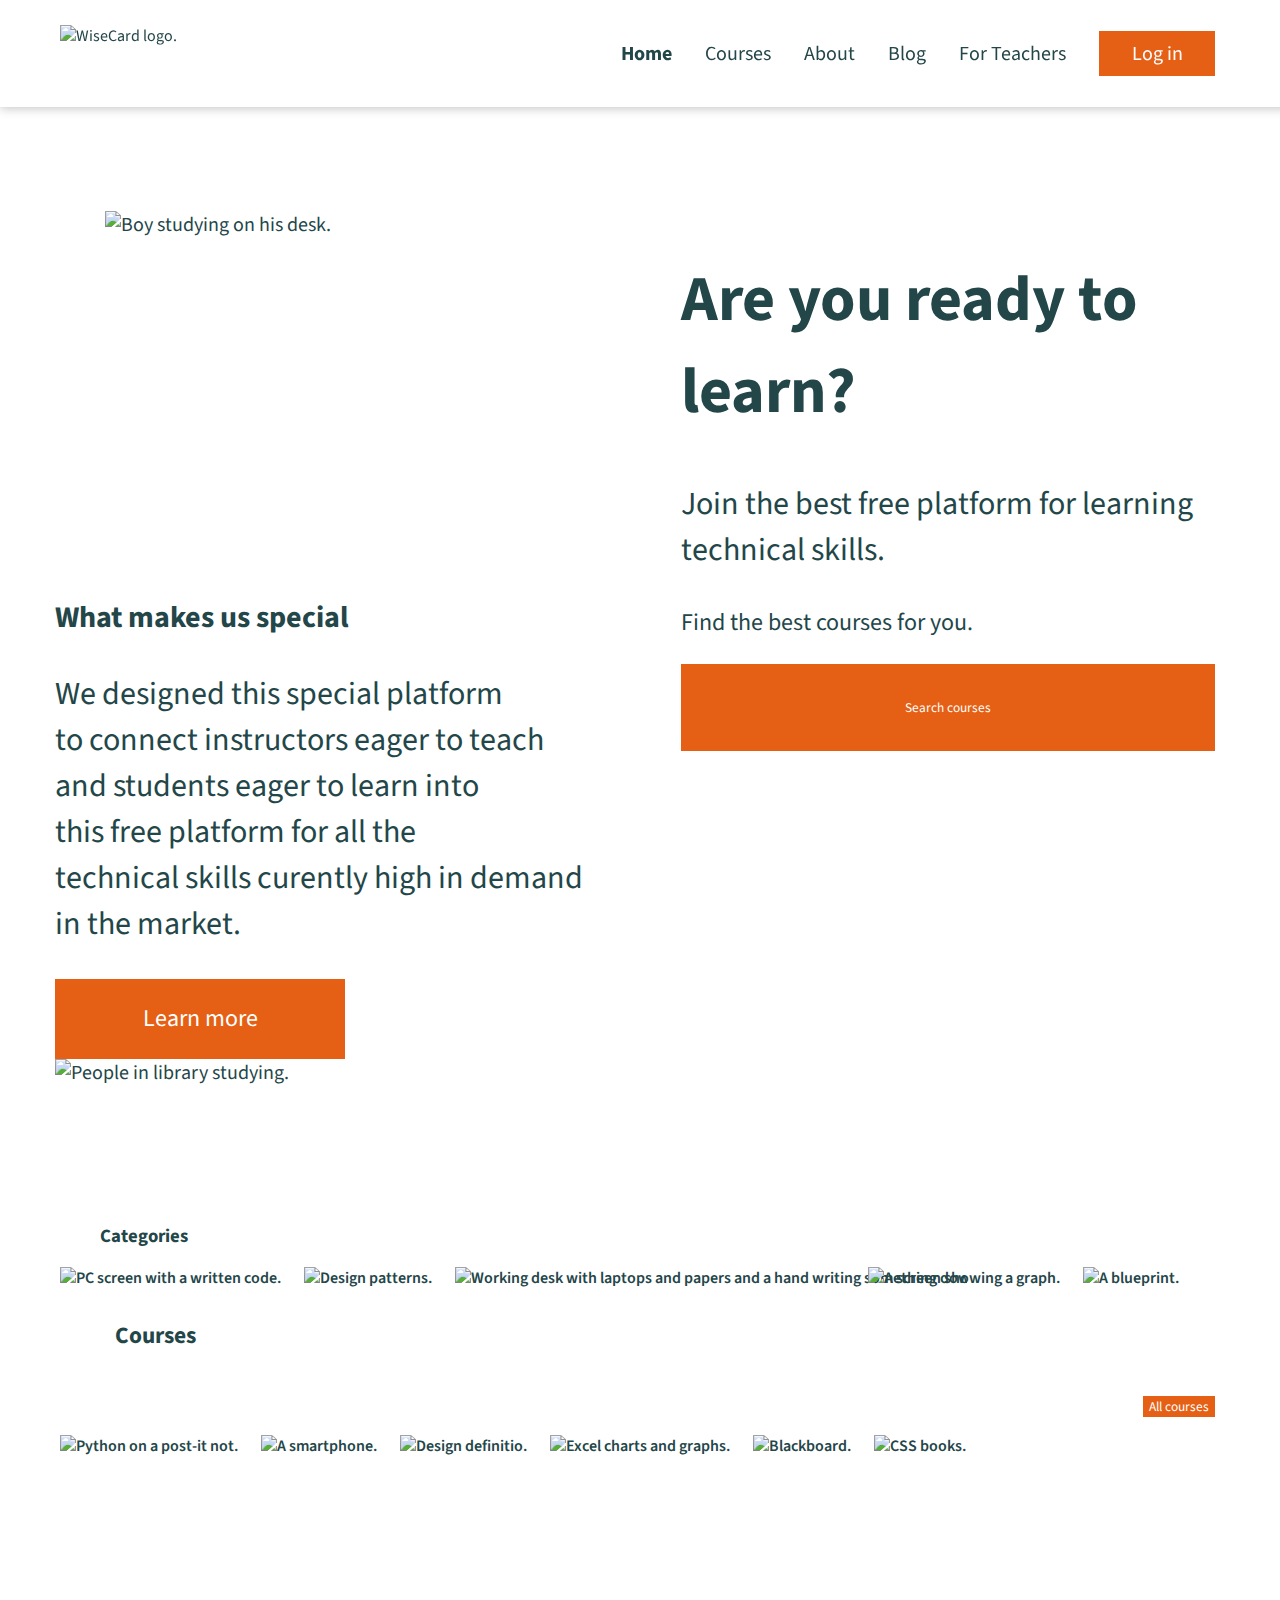
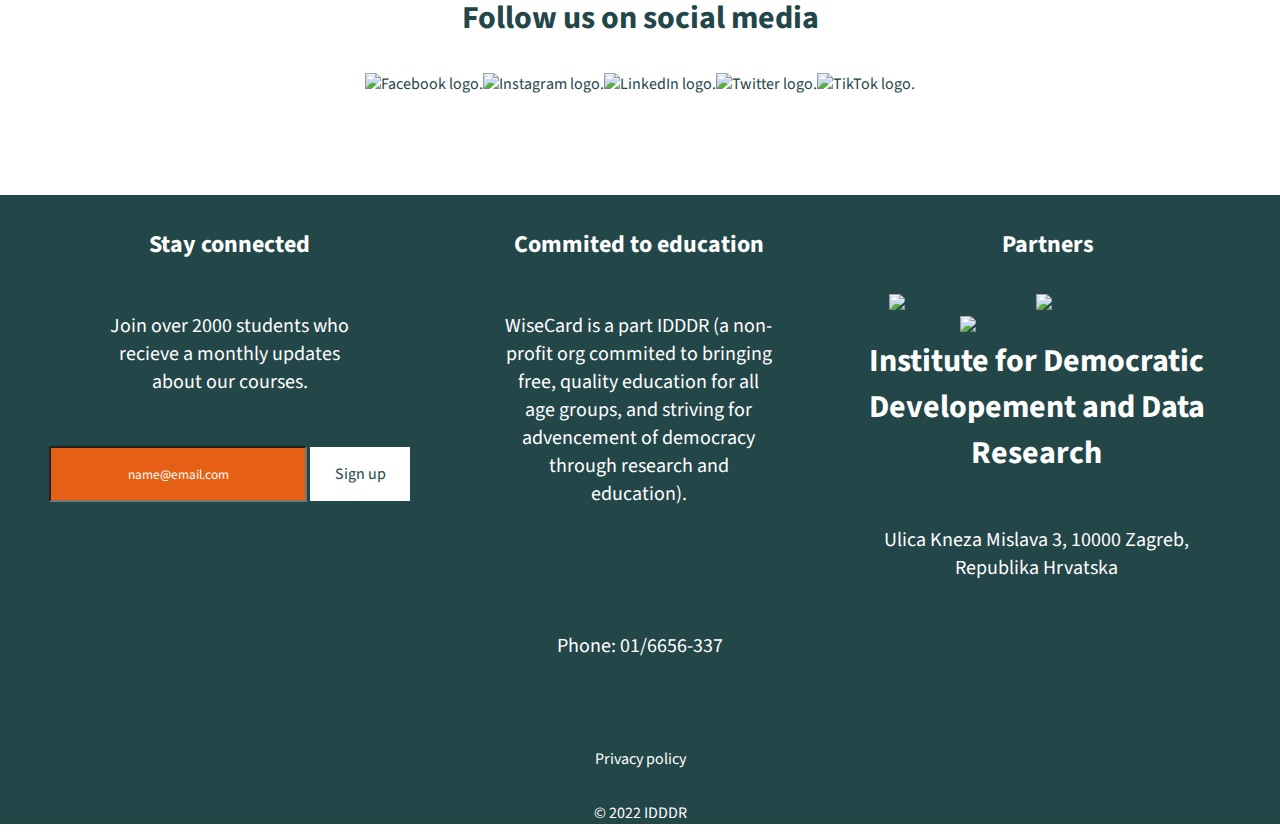
==== index.html @ 4d133b6e "Add files via upload" ====
<!DOCTYPE html>
<html>
<head>
    <title>WiseCard - Are you ready to learn?</title>
    <link rel='stylesheet' href='./style.css'>
    <link rel="preconnect" href="https://fonts.googleapis.com">
    <link rel="preconnect" href="https://fonts.gstatic.com" crossorigin>
    <link href="https://fonts.googleapis.com/css2?family=Source+Sans+3&display=swap" rel="stylesheet">
</head>
</html>

<body>

    <header>
        <img src='./Assets/Logo.png' alt='WiseCard logo.' class='header'>
        <ul class='header'>
            <li class='active'>Home</li>
            <li>Courses</li>
            <li>About</li>
            <li>Blog</li>
            <li>For Teachers</li>
            <li><button type="button" class='login'>Log in</button></li>
        </ul>
    </header>
    <div class='title'>
        <ul class='div'>
            <li class='div'>
                <img src='./Assets/index_top_left.png' alt='Boy studying on his desk.'>

            </li>
            <li class='div' id='txt'>
                <h1>Are you ready to </br> learn?</h1>
                <p>Join the best free platform for learning </br> technical skills.</p>
                <p class='sub'>Find the best courses for you.</p>
                <input type='text' placeholder='Search courses' class='search'>
            </li>
        </ul>
    </div>
    <div class='title2'>
        <ul>
            <li>
                <h2>What makes us special</h2>
                <p>We designed this special platform </br> to connect instructors eager to teach </br> and students eager to learn into </br> this free platform for all the </br> technical skills curently high in demand </br> in the market.</p>
                <button type="button" class='learn'>Learn more</button>
            </li>
            <li>
                <img src='./Assets/index_middle_right.png' alt='People in library studying.'>
            </li>
        </ul>
    </div>
    <div ='category'>
        <h3>Categories</h3>
    </div>
    <div class='main'>
        <div class='carousel'>
            <img src='./Assets/categories_1_programing.png' alt='PC screen with a written code.' style="width:100%;">
            <div class='centered'>Programing</div>
        </div>
        <div class='carousel'>
            <img src='./Assets/categories_2_design.png' alt='Design patterns.' style="width:100%;">
            <div class='centered'>Design</div>
        </div>
        <div class='carousel'>
            <img src='./Assets/categories_3_business.png' alt='Working desk with laptops and papers and a hand writing something down.' style="width:100%;">
            <div class='centered'>Business</div>
        </div>
        <div class='carousel'>
            <img src='./Assets/categories_4_AS.png' alt='A screen showing a graph.' style="width:100%;">
            <div class='centered'>Analytics & Statistics</div>
        </div>
        <div class='carousel'>
            <img src='./Assets/categories_5_CAD.png' alt='A blueprint.' style="width:100%;">
            <div class='centered'>CAD & Technical Drawing</div>
        </div>
    </div>
    <div class='courses'
        <ul class='course'>
            <li>
                <h3 class='more'>Courses</h3>
            </li>
        </ul>
        <ul class='Cbutton'>
            <li>
                <button type="button" class='all'>All courses</button>
            </li>
        </ul>
    </div>
    <div class='main'>
        <div class='carousel'>
            <img src='./Assets/courses_1_Python_intro.png' alt='Python on a post-it not.' style="width:100%;">
            <div class='centered'>Python intro course </br>Instructor: John Doe  |  Enroled students: 45</div>
        </div>
        <div class='carousel'>
            <img src='./Assets/courses_2_frontend.png' alt='A smartphone.' style="width:100%;">
            <div class='centered'>Front-end basics </br>Instructor: Jenna Dow  |  Enroled students: 32</div>
        </div>
        <div class='carousel'>
            <img src='./Assets/courses_3_basicdesign.png' alt='Design definitio.' style="width:100%;">
            <div class='centered'>Basic design principles</br>Instructor: Jamie Daw  |  Enroled students: 35</div>
        </div>
        <div class='carousel'>
            <img src='./Assets/courses_4_excel.png' alt='Excel charts and graphs.' style="width:100%;">
            <div class='centered'>Excel Power course</br>Instructor: Jamie Dorie  |  Enroled students: 10</div>
        </div>
        <div class='carousel'>
            <img src='./Assets/courses_5_stat101.png' alt='Blackboard.' style="width:100%;">
            <div class='centered'>Intro into statistics</br>Instructor: Jinna Dowie  |  Enroled students: 40</div>
        </div>
        <div class='carousel'>
            <img src='./Assets/courses_6_CSS_Animation.png' alt='CSS books.' style="width:100%;">
            <div class='centered'>CSS Animation</br>Instructor: Julia Dame  |  Enroled students: 5</div>
        </div>
    </div>
    <div class='socialB'>
        <div class='social'>
            <p id='bold'>Follow us on social media</p>
        </div>
        <div class='social'>
            <img src='./Assets/Facebook.png' alt='Facebook logo.'>
            <img src='./Assets/Instagram.png' alt='Instagram logo.'>
            <img src='./Assets/LinkedIn.png' alt='LinkedIn logo.'>
            <img src='./Assets/Twitter.png' alt='Twitter logo.'>
            <img src='./Assets/TikTok.png' alt='TikTok logo.'>
        </div>
    </div>
    <div class='footerclean'>
        <footer>
            <div class='footer'>
                <div class='constrain'>
                    <h4>Stay connected</h4>
                    <p class='footer2'>Join over 2000 students who recieve a monthly updates about our courses.</p>
                    <input type='text' placeholder='name@email.com' class='cataloginput'>
                    <button type="button" class='catalogbutton'>Sign up</button>
                </div>
                <div class='constrain'>
                    <h4>Commited to education</h4>
                    <p class='footer2'>WiseCard is a part IDDDR (a non-profit org commited to bringing free, quality education for all age groups, and striving for advencement of democracy through research and education).</p>
                </div>
                <div class='constrain'>
                    <h4>Partners</h4>
                    <img src='./Assets/partner_1.png' alt='A star shaped logo.'>
                    <img src='./Assets/partner_2.png' alt='A triangle shaped logo.'>
                    <img src='./Assets/partner_3.png' alt='A hexagon shaped logo.'>
                </div>
            </div></br>
            <div class='adress'>
                <p class='footer2' id='bold'>Institute for Democratic Developement and Data Research</p>
                <p class='footer2'>Ulica Kneza Mislava 3, 10000 Zagreb, Republika Hrvatska</p>
                <p class='footer2'>Phone: 01/6656-337</p>
            </div></br>
            <div class='faq'>
                <p class='footer3'>Privacy policy<p>
                <p class='footer3'>© 2022 IDDDR</p>
            </div>
        </footer>
    </div>
</body>
---- style.css ----
*{
    list-style: none;
    font-family: 'Source Sans 3', sans-serif;
    color: #234649;
}

body {
    background-color: #FFF;
    margin: 0 auto;
}

header {
    background-color: #FFF;
    position: fixed;
    width: 100%;
    z-index: 10;
    padding: 15px 50px;
    box-shadow: 0px 1px 10px #00000040;
    display: grid;
    grid-auto-flow: column;
    justify-content: space-between;
}

ul .header {
    text-align: center;
    display: grid;
    grid-auto-flow: column;
    justify-content: right;
    justify-content: space-evenly;
}

li {
    color: #234649;
    font-size: 20px;
    font-weight: normal;
    display: inline-block;
    padding: 0px 15px;
}

.active {
    font-weight: bold;
}

header img {
    padding: 10px;
    display: grid;
    grid-auto-flow: column;
    justify-content: left;
}

.header {
    display: inline-block;
}

.login{
    width: 116px;
    height: 45px;
    margin-right: 100px;
    color: #FFF;
    background-color: #E55F14;
    border: 0px;
    font-size: 20px;
}

.title {
    padding: 195px 50px 300px;
}

ul .div {
    display: inline-block;
    vertical-align: top;
}

#txt {
    float: right;
}

h1 {
    font-size: 64px;
    font-weight: bold;
}

p {
    font-size: 32px;
}

.sub {
    font-size: 24px;
}

.search {
    width: 530px;
    height: 85px;
    color: #000;
    background-color: #E55F14;
    border: 0px;
    border-color: #E55F14;
    font-family: 'Source Sans 3';
    font-size: 36;
}

input:focus {
    border-color: #E55F14;
}

::placeholder {
  color: #FFF;
  font-family: 'Source Sans 3';
  font-size: 36;
  text-align: center;
}

.title2 {
    padding-bottom: 95px;
}

.title2 img {
    float: right;
}

.learn {
    width: 290px;
    height: 80px;
    color: #FFF;
    background-color: #E55F14;
    border: 0px;
    font-size: 24px;
}

h3 {
    font-size: 36;
    margin-left: 100px;
}

.carousel {
    max-width: 390px;
    display: inline-block;
    position: relative;
    text-align: center;
    color: #FFF;
    font-weight: 600;
    margin: 0px 10px;
}

.centered {
    position: absolute;
    top: 75%;
    text-align: center;
    color: #FFF;
    width: 100%;
}

.main {
    display: inline-block;
    white-space: nowrap;
    overflow: scroll;
    margin-left: 50px;
}

.course {
    display: inline-block;
}

.courses {
    display: inline;
}

.Cbutton {
    display: grid;
    grid-auto-flow: column;
    justify-content: right;
}

.all {
    width: 290;
    height: 80;
    background-color: #E55F14;
    color: #FFF;
    border: 0px;
    font-size: 24;
    margin-right: 50px;
}

.social {
    display: grid;
    grid-auto-flow: column;
    justify-content: center;
}

#bold {
    font-size: 32px;
    font-weight: bold;
}

.socialB {
    margin: 100px 0px;
}

footer {
    background-color: #234649;
}

h4 {
    color: #FFF;
    font-size: 24px;
}

.footer {
    margin: 50px 25px;

}

.constrain {
    width: 30%;
    float:left;
    margin: 0px 20px;
    text-align: center;
}

.footer2 {
    color: #FFF;
    font-size: 20px;
    margin: 50px;
}

.footer3 {
    color: #FFF;
    font-size: 16px;
}

.cataloginput {
    width: 250px;
    height: 50px;
    background-color: #E55F14;
}

.catalogbutton {
    width: 100px;
    height: 54px;
    background-color: #FFF;
    color: #234649;
    border: 0;
    font-family: 'Source Sans 3';
    font-size: 16px;
}

.adress {
    text-align: center;
}

.faq {
    text-align: center;
}
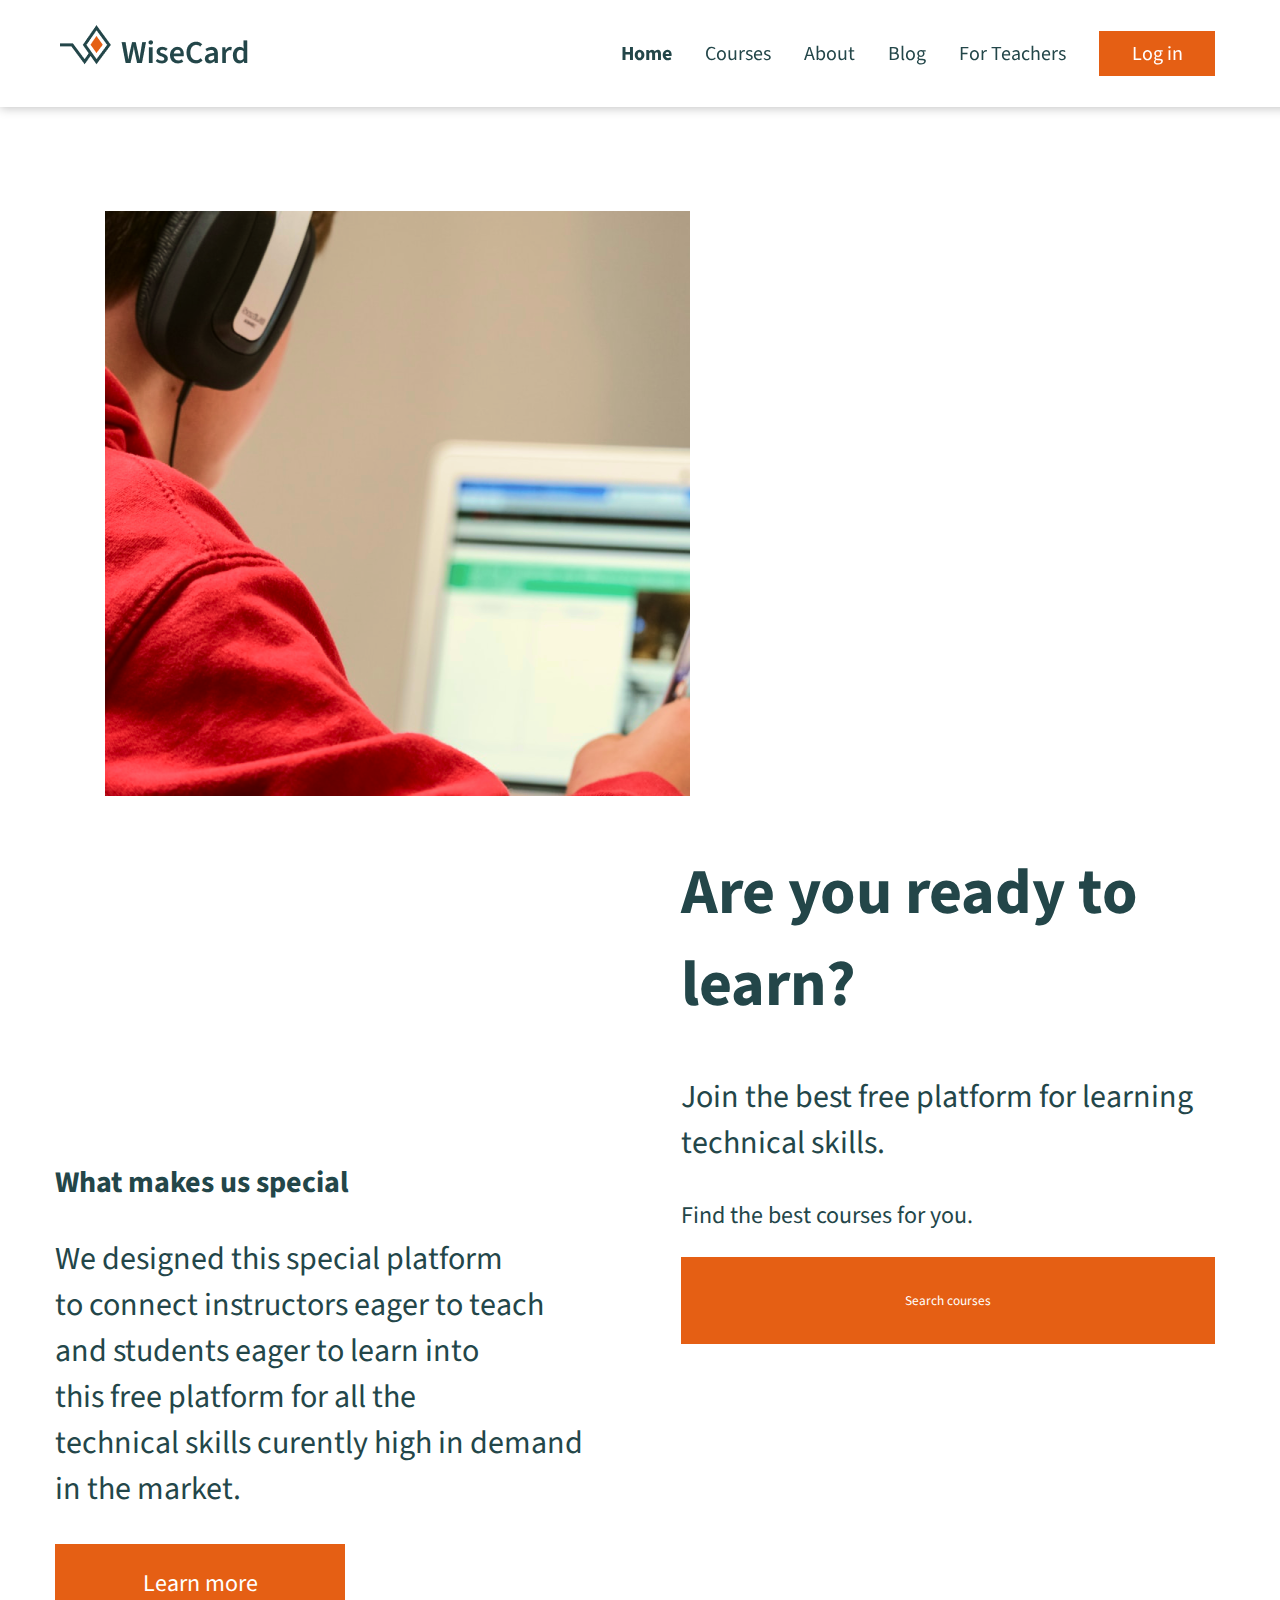
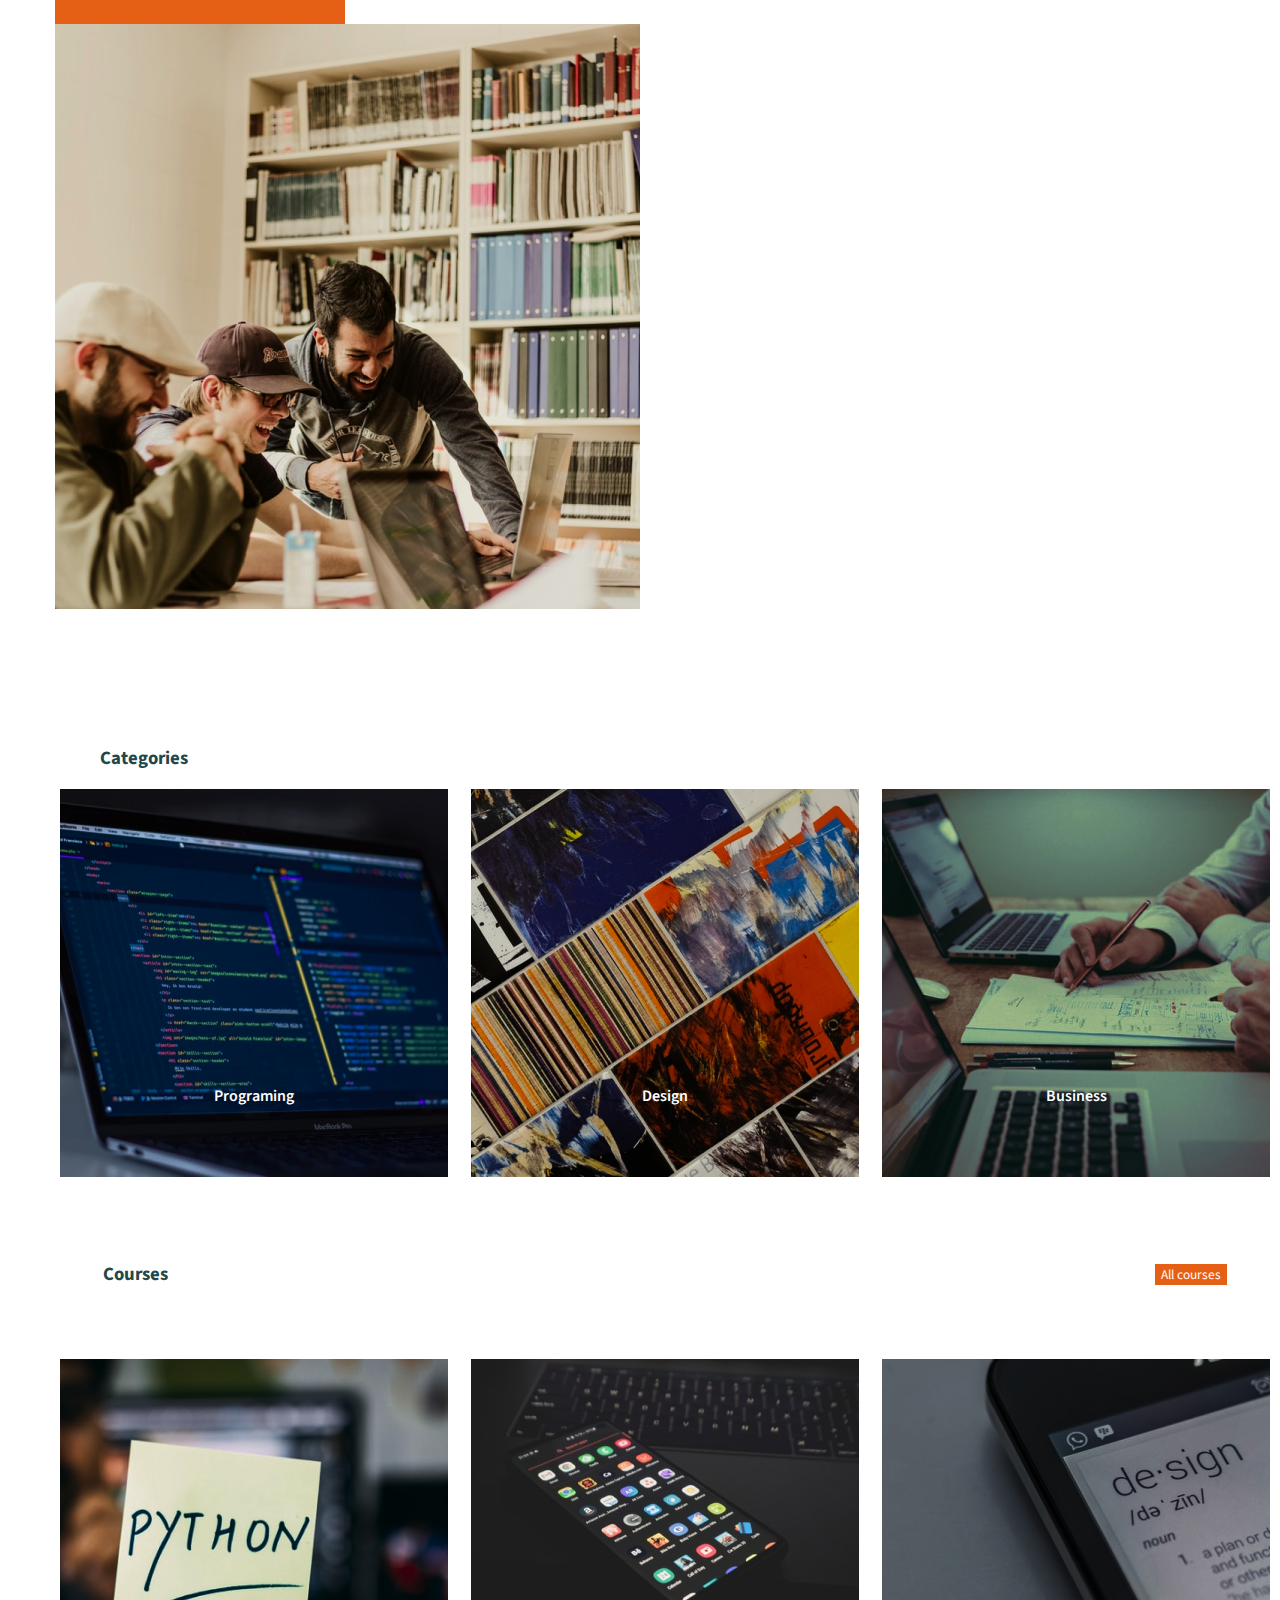
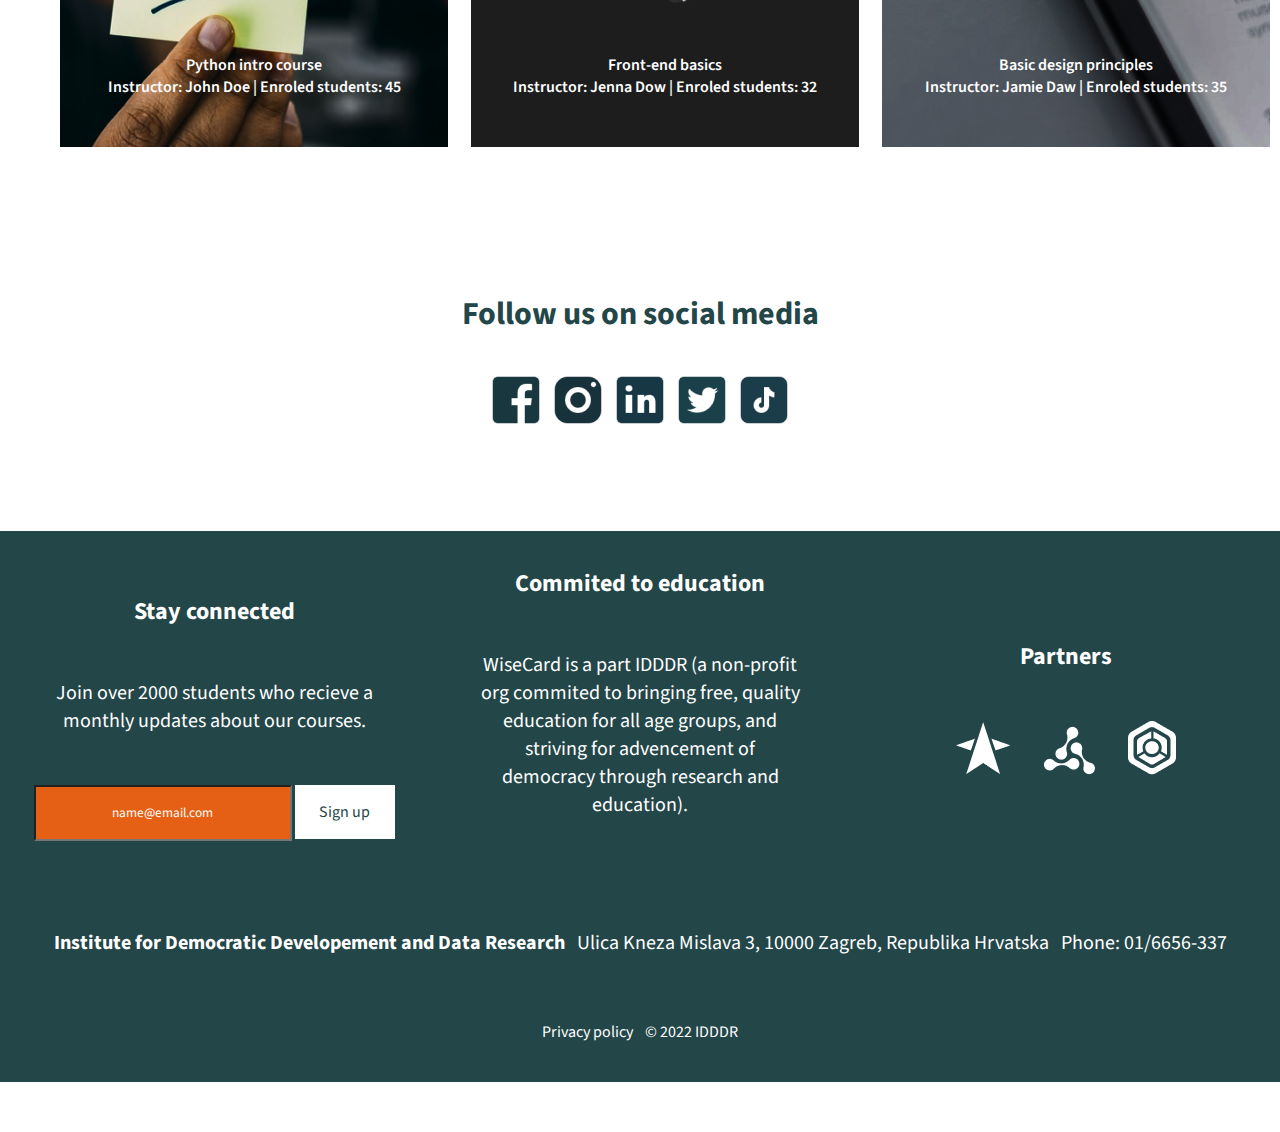
==== commit 9715c962: "Added tables" ====
--- a/index.html
+++ b/index.html
@@ -73,18 +73,16 @@
             <div class='centered'>CAD & Technical Drawing</div>
         </div>
     </div>
-    <div class='courses'
-        <ul class='course'>
-            <li>
+    <table class='coursetable'>
+        <tr class='courses'>
+            <td class='course'>
                 <h3 class='more'>Courses</h3>
-            </li>
-        </ul>
-        <ul class='Cbutton'>
-            <li>
+            </td>
+            <td class='Cbutton'>
                 <button type="button" class='all'>All courses</button>
-            </li>
-        </ul>
-    </div>
+            </td>
+        </tr>
+    </table>
     <div class='main'>
         <div class='carousel'>
             <img src='./Assets/courses_1_Python_intro.png' alt='Python on a post-it not.' style="width:100%;">
@@ -125,33 +123,39 @@
     </div>
     <div class='footerclean'>
         <footer>
-            <div class='footer'>
-                <div class='constrain'>
-                    <h4>Stay connected</h4>
-                    <p class='footer2'>Join over 2000 students who recieve a monthly updates about our courses.</p>
-                    <input type='text' placeholder='name@email.com' class='cataloginput'>
-                    <button type="button" class='catalogbutton'>Sign up</button>
-                </div>
-                <div class='constrain'>
-                    <h4>Commited to education</h4>
-                    <p class='footer2'>WiseCard is a part IDDDR (a non-profit org commited to bringing free, quality education for all age groups, and striving for advencement of democracy through research and education).</p>
-                </div>
-                <div class='constrain'>
-                    <h4>Partners</h4>
-                    <img src='./Assets/partner_1.png' alt='A star shaped logo.'>
-                    <img src='./Assets/partner_2.png' alt='A triangle shaped logo.'>
-                    <img src='./Assets/partner_3.png' alt='A hexagon shaped logo.'>
-                </div>
-            </div></br>
-            <div class='adress'>
-                <p class='footer2' id='bold'>Institute for Democratic Developement and Data Research</p>
-                <p class='footer2'>Ulica Kneza Mislava 3, 10000 Zagreb, Republika Hrvatska</p>
-                <p class='footer2'>Phone: 01/6656-337</p>
-            </div></br>
-            <div class='faq'>
-                <p class='footer3'>Privacy policy<p>
-                <p class='footer3'>© 2022 IDDDR</p>
-            </div>
+            <table>
+                <tr>
+                    <td class='one'>
+                        <h4>Stay connected</h4>
+                        <p class='footer2'>Join over 2000 students who recieve a monthly updates about our courses.</p>
+                        <input type='text' placeholder='name@email.com' class='cataloginput'>
+                        <button type="button" class='catalogbutton'>Sign up</button>
+                    </td>
+                    <td class='two'>
+                        <h4>Commited to education</h4>
+                        <p class='footer2'>WiseCard is a part IDDDR (a non-profit org commited to bringing free, quality education for all age groups, and striving for advencement of democracy through research and education).</p>
+                    </td>
+                    <td class='three'>
+                        <h4>Partners</h4>
+                        <img src='./Assets/partner_1.png' alt='A star shaped logo.' class='partneri'>
+                        <img src='./Assets/partner_2.png' alt='A triangle shaped logo.' class='partneri'>
+                        <img src='./Assets/partner_3.png' alt='A hexagon shaped logo.' class='partneri'>
+                    </td>
+                </tr>
+            </table>
+            <table>
+                <tr>
+                    <td class='adress' id='bold'>Institute for Democratic Developement and Data Research</td>
+                    <td class='adress'>Ulica Kneza Mislava 3, 10000 Zagreb, Republika Hrvatska</td>
+                    <td class='adress'>Phone: 01/6656-337</td>
+                </tr>
+            </table>
+            <table>
+                <tr>
+                    <td class='faq'>Privacy policy<p>
+                    <td class='faq'>© 2022 IDDDR</p>
+                </tr>
+            </table>
         </footer>
     </div>
 </body>
--- a/style.css
+++ b/style.css
@@ -157,21 +157,23 @@
     margin-left: 50px;
 }
 
+.coursetable {
+    width: 100%;
+}
+.courses {
+    width: 100%;
+}
+
 .course {
-    display: inline-block;
-}
-
-.courses {
-    display: inline;
+    text-align: left;
 }
 
 .Cbutton {
-    display: grid;
-    grid-auto-flow: column;
-    justify-content: right;
+    text-align: right;
 }
 
 .all {
+    font-family: 'Source Sans 3';
     width: 290;
     height: 80;
     background-color: #E55F14;
@@ -188,7 +190,6 @@
 }
 
 #bold {
-    font-size: 32px;
     font-weight: bold;
 }
 
@@ -221,11 +222,6 @@
     color: #FFF;
     font-size: 20px;
     margin: 50px;
-}
-
-.footer3 {
-    color: #FFF;
-    font-size: 16px;
 }
 
 .cataloginput {
@@ -245,9 +241,39 @@
 }
 
 .adress {
-    text-align: center;
+    color: #FFF;
+    font-size: 20px;
+    padding: 5px;
 }
 
 .faq {
     text-align: center;
-}
+    color: #FFF;
+    padding: 5px;
+}
+
+.one {
+    width: 33%;
+    text-align: center;
+}
+
+.two {
+    width: 33%;
+    text-align: center;
+}
+
+.three {
+    width: 33%;
+    text-align: center;
+}
+
+table {
+    margin-left: auto;
+    margin-right: auto;
+    margin-top: 50px;
+    margin-bottom: 50px;
+}
+
+.partneri {
+    padding: 15px;
+}
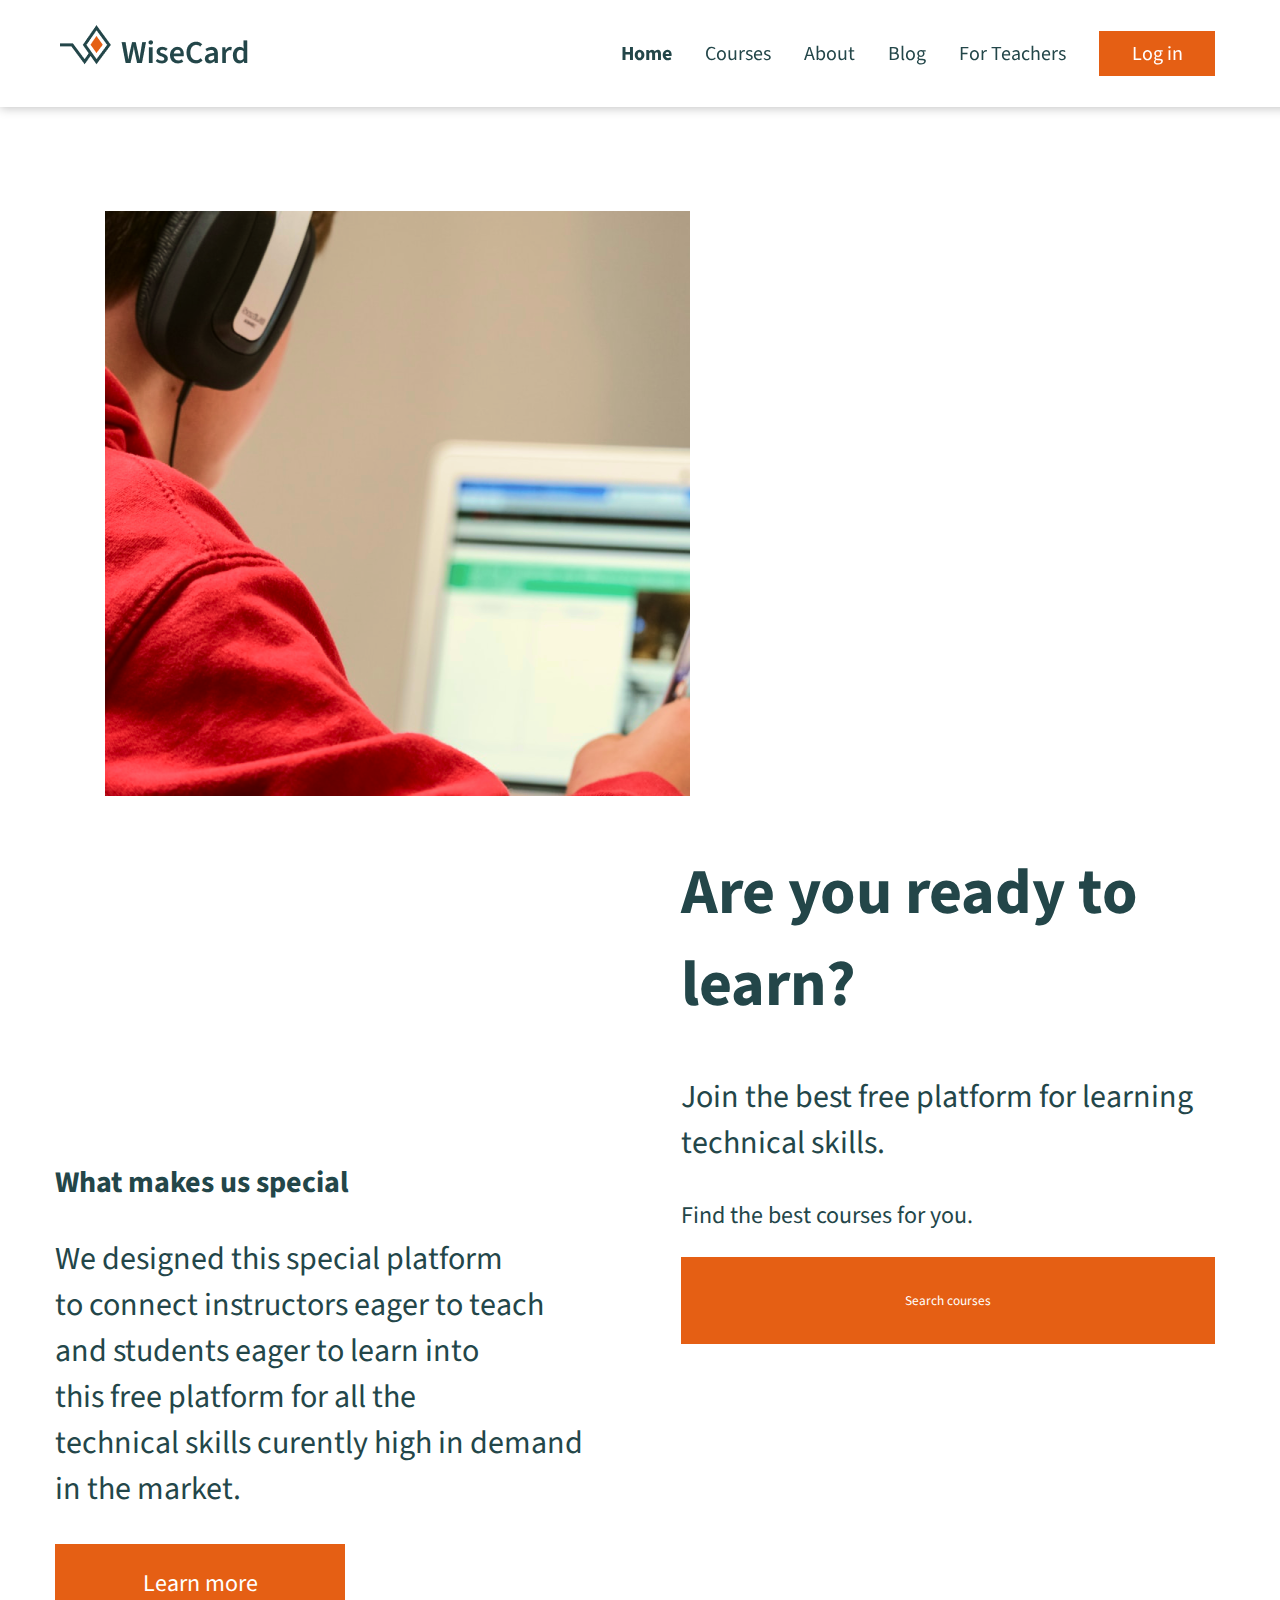
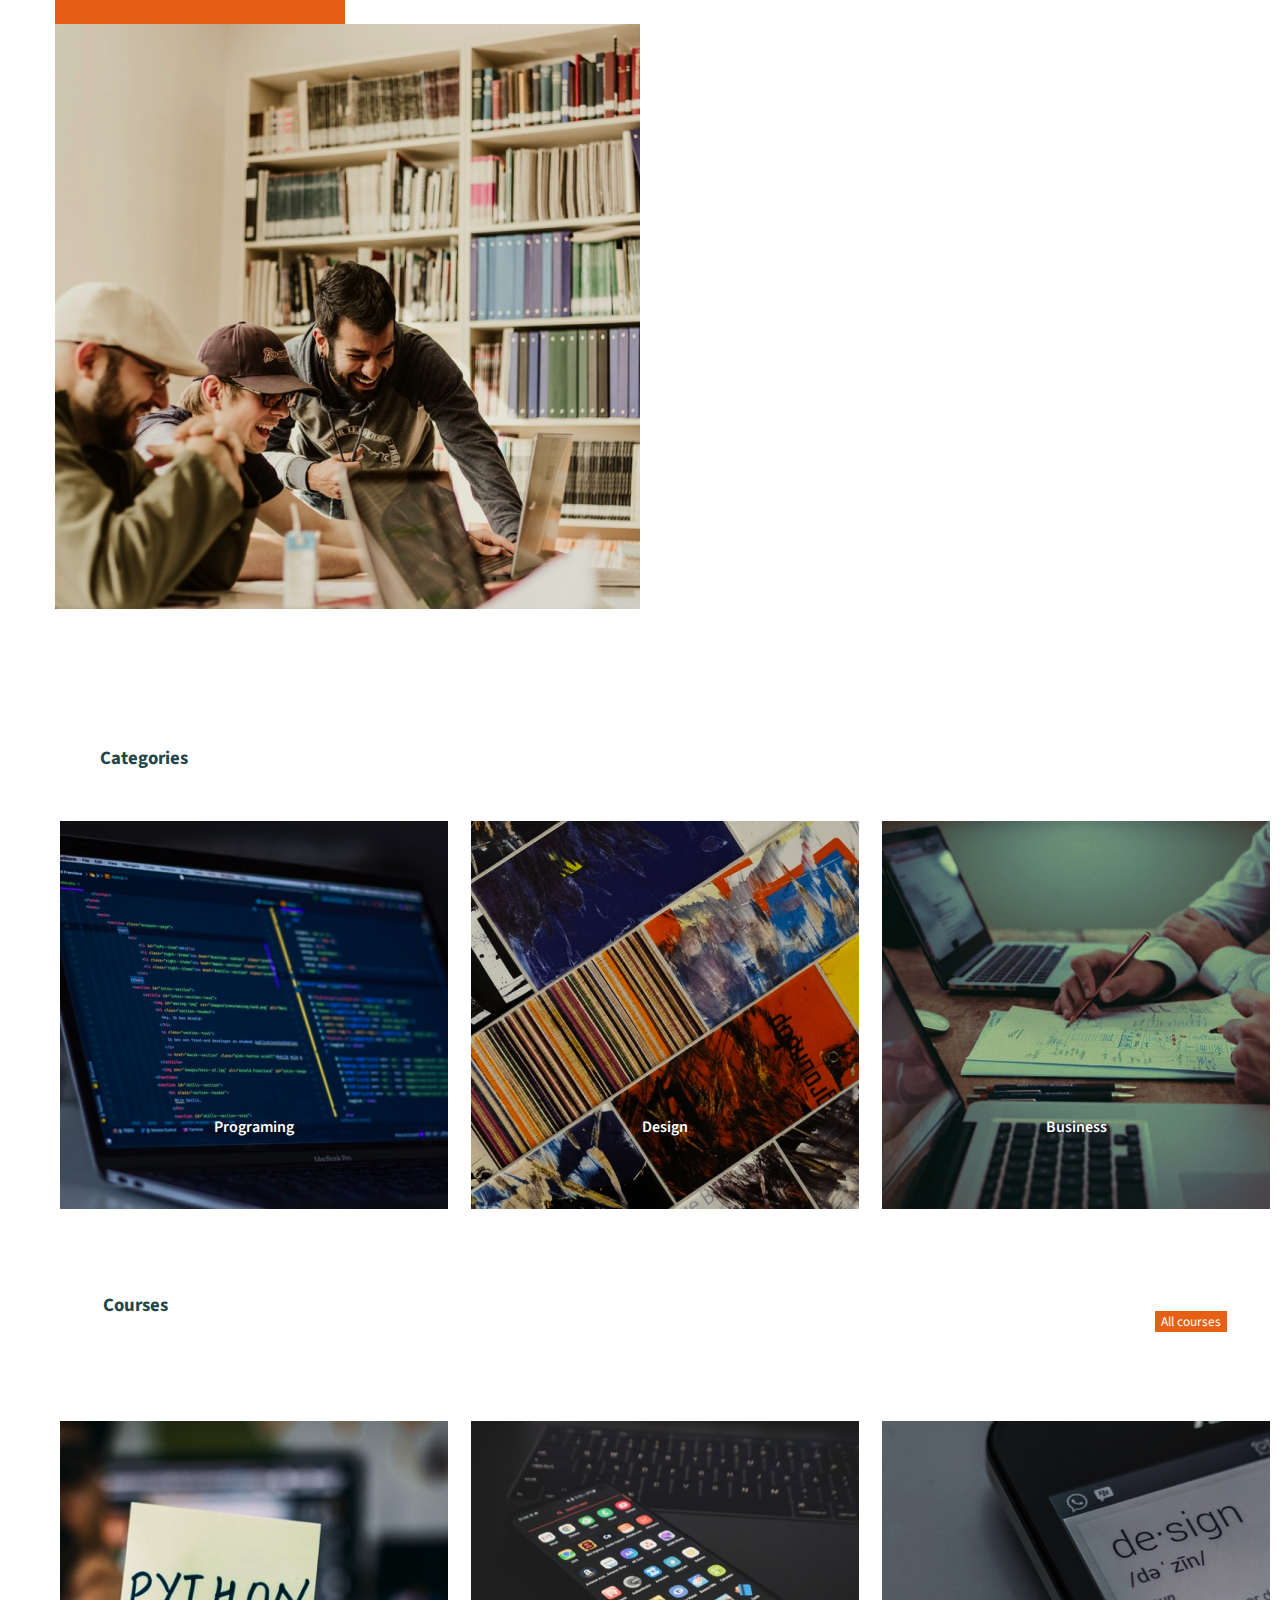
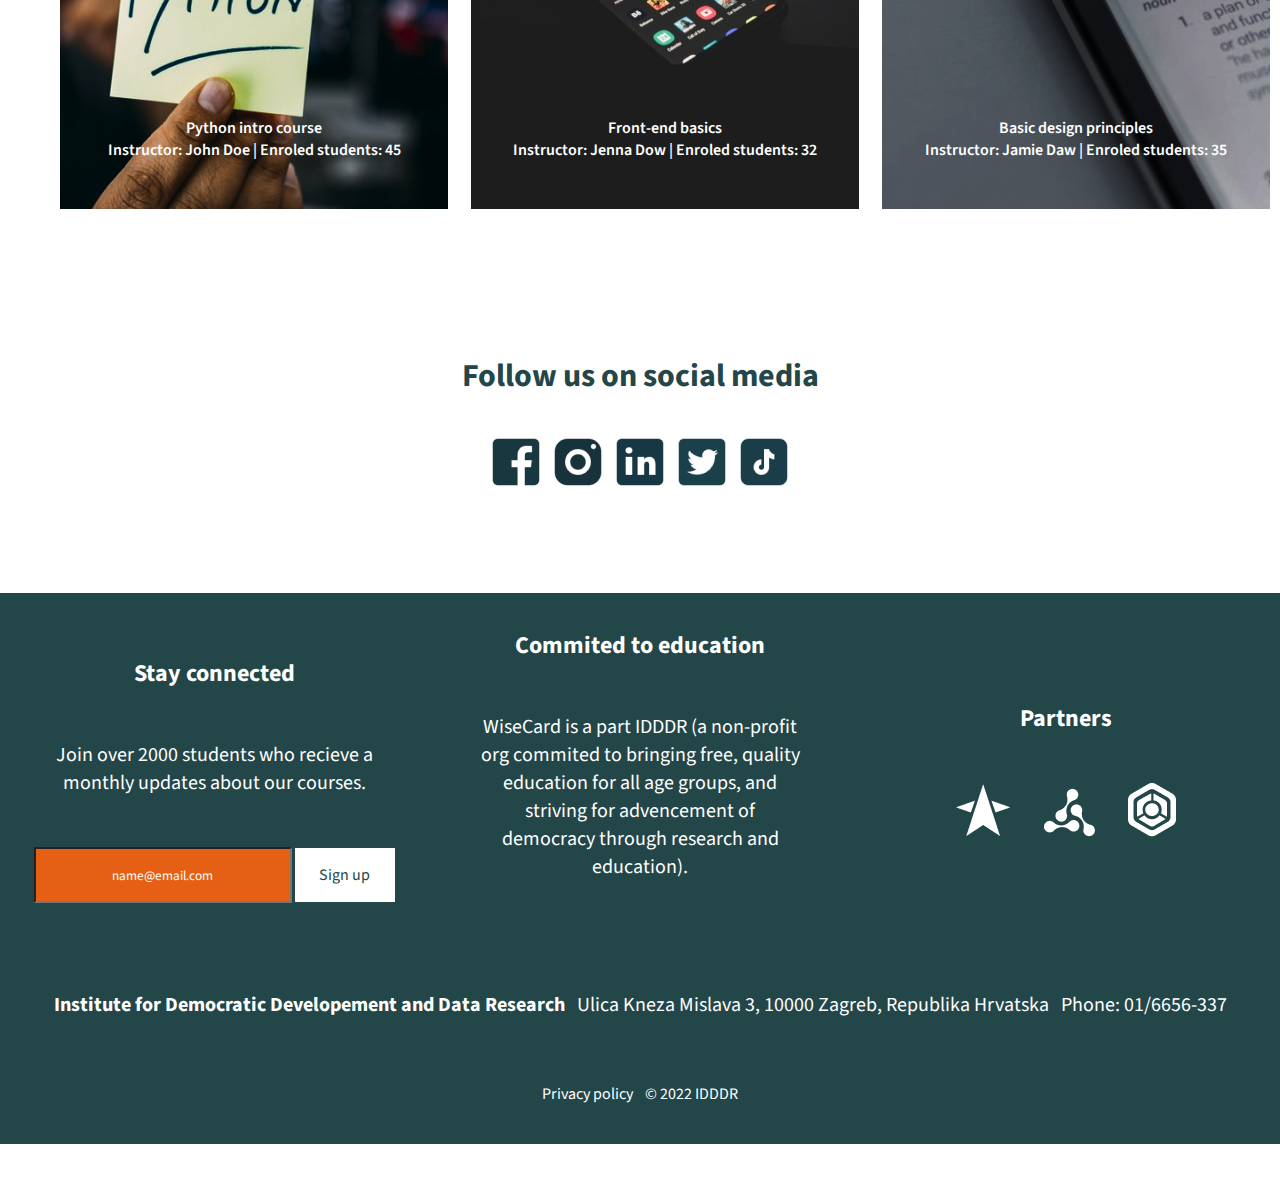
==== commit 6505f412: "update 2" ====
--- a/index.html
+++ b/index.html
@@ -7,15 +7,13 @@
     <link rel="preconnect" href="https://fonts.gstatic.com" crossorigin>
     <link href="https://fonts.googleapis.com/css2?family=Source+Sans+3&display=swap" rel="stylesheet">
 </head>
-</html>
-
 <body>
 
     <header>
         <img src='./Assets/Logo.png' alt='WiseCard logo.' class='header'>
         <ul class='header'>
             <li class='active'>Home</li>
-            <li>Courses</li>
+            <li><a href='./courses.html'>Courses</a></li>
             <li>About</li>
             <li>Blog</li>
             <li>For Teachers</li>
@@ -159,3 +157,5 @@
         </footer>
     </div>
 </body>
+</html>
+
--- a/style.css
+++ b/style.css
@@ -130,6 +130,7 @@
 h3 {
     font-size: 36;
     margin-left: 100px;
+    margin-bottom: 50px;
 }
 
 .carousel {
@@ -277,3 +278,7 @@
 .partneri {
     padding: 15px;
 }
+
+a {
+    text-decoration: none;
+}
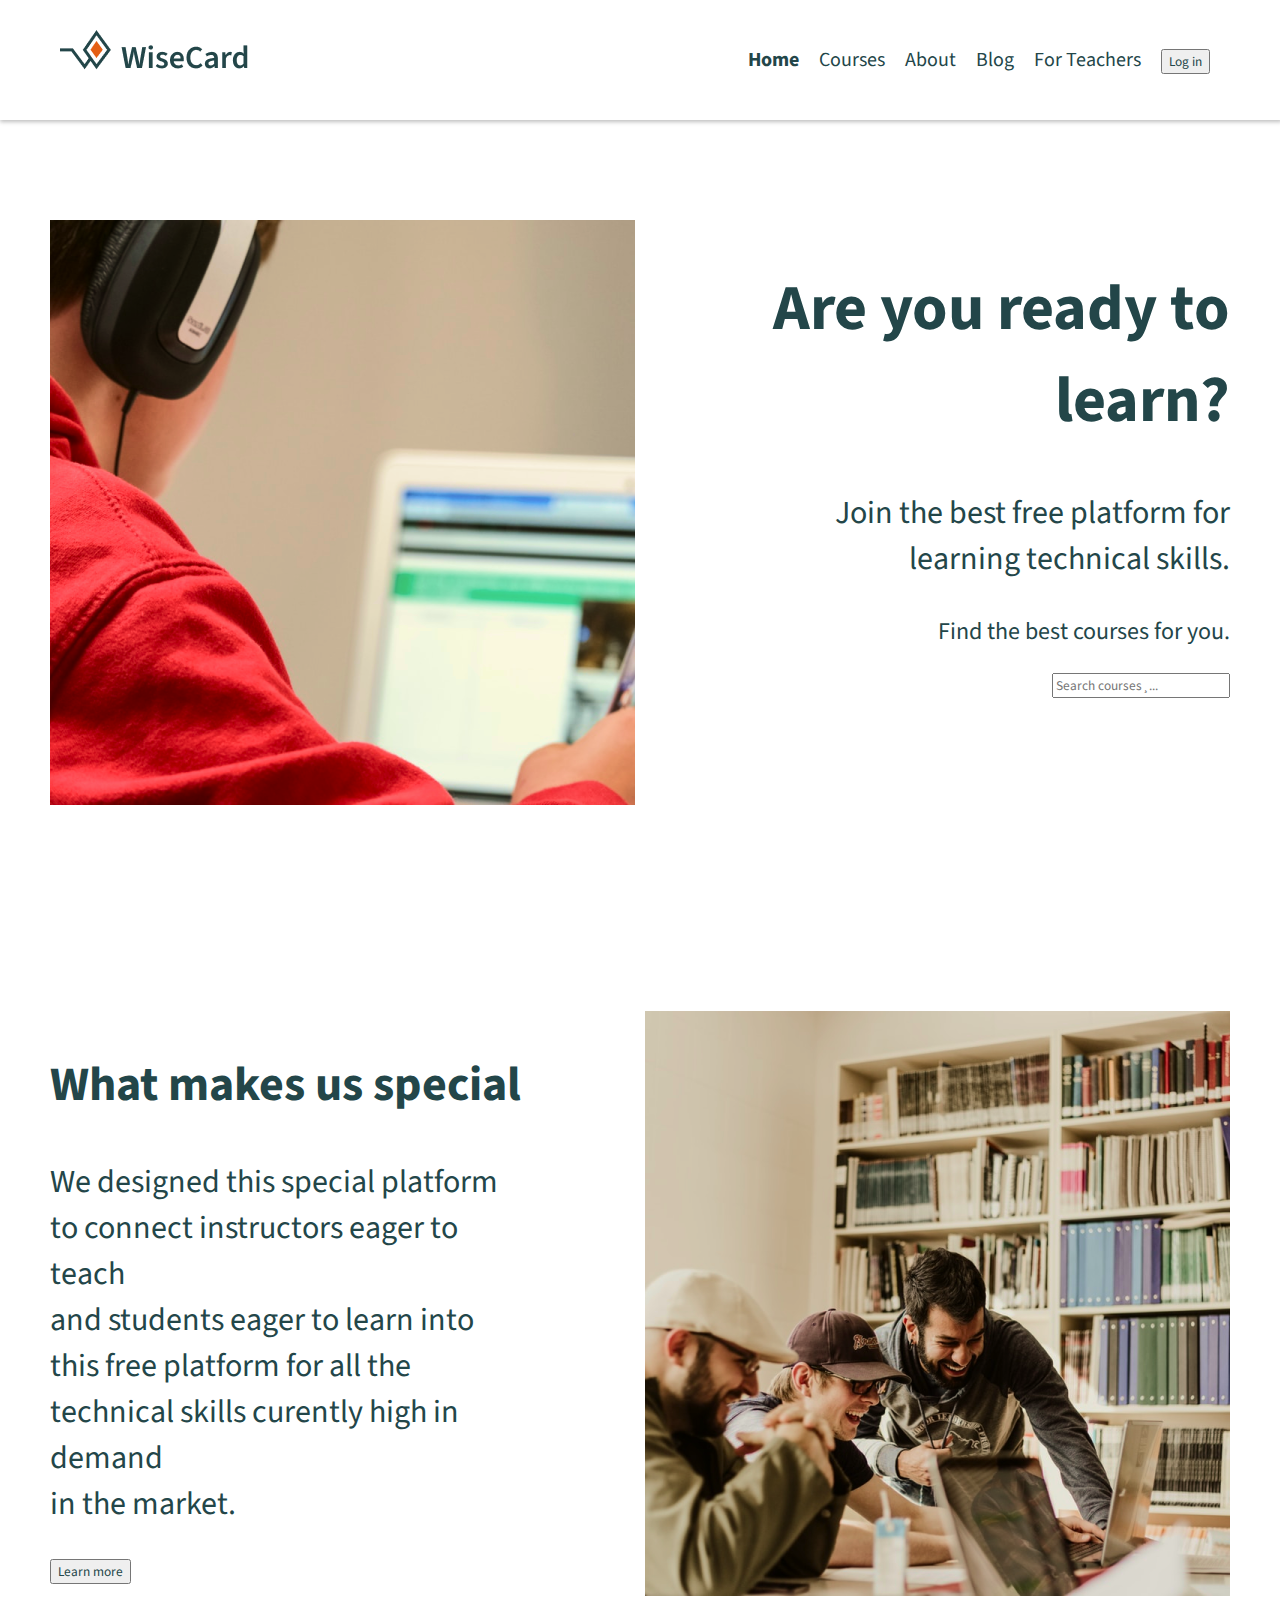
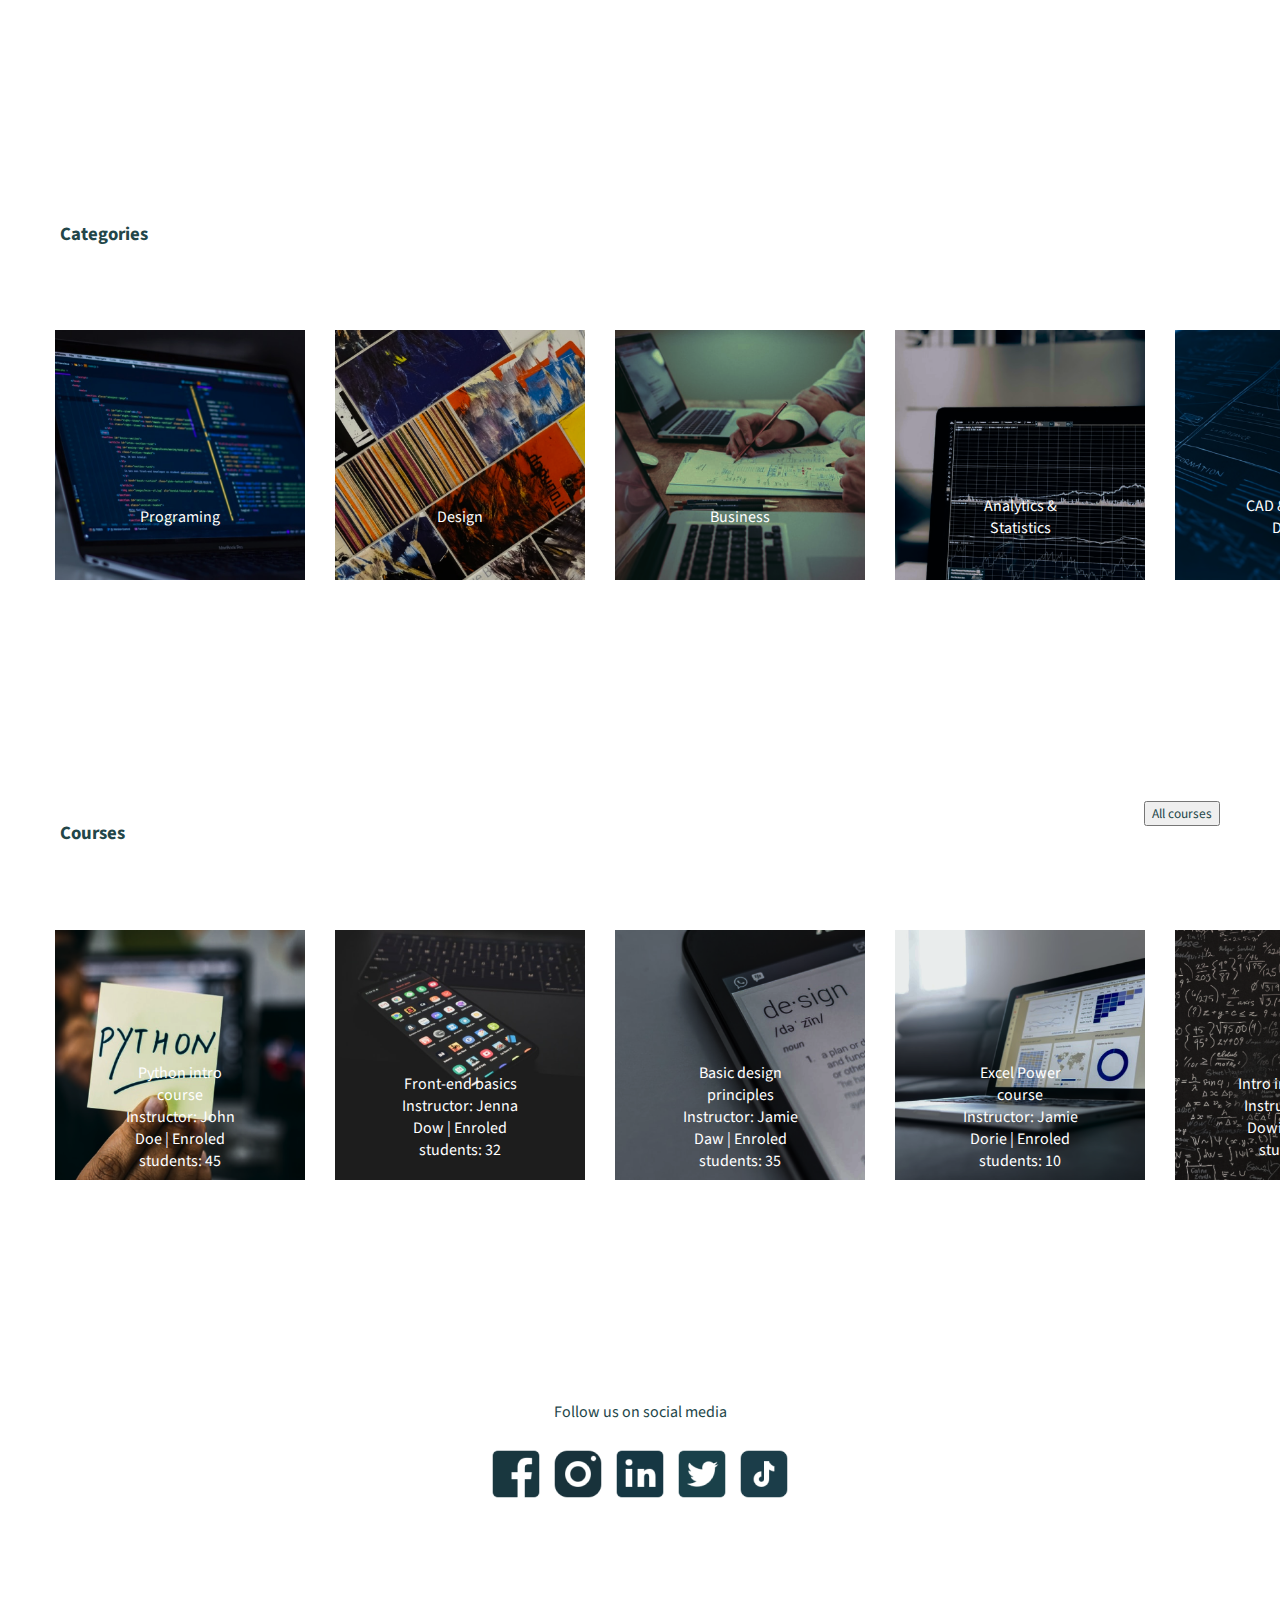
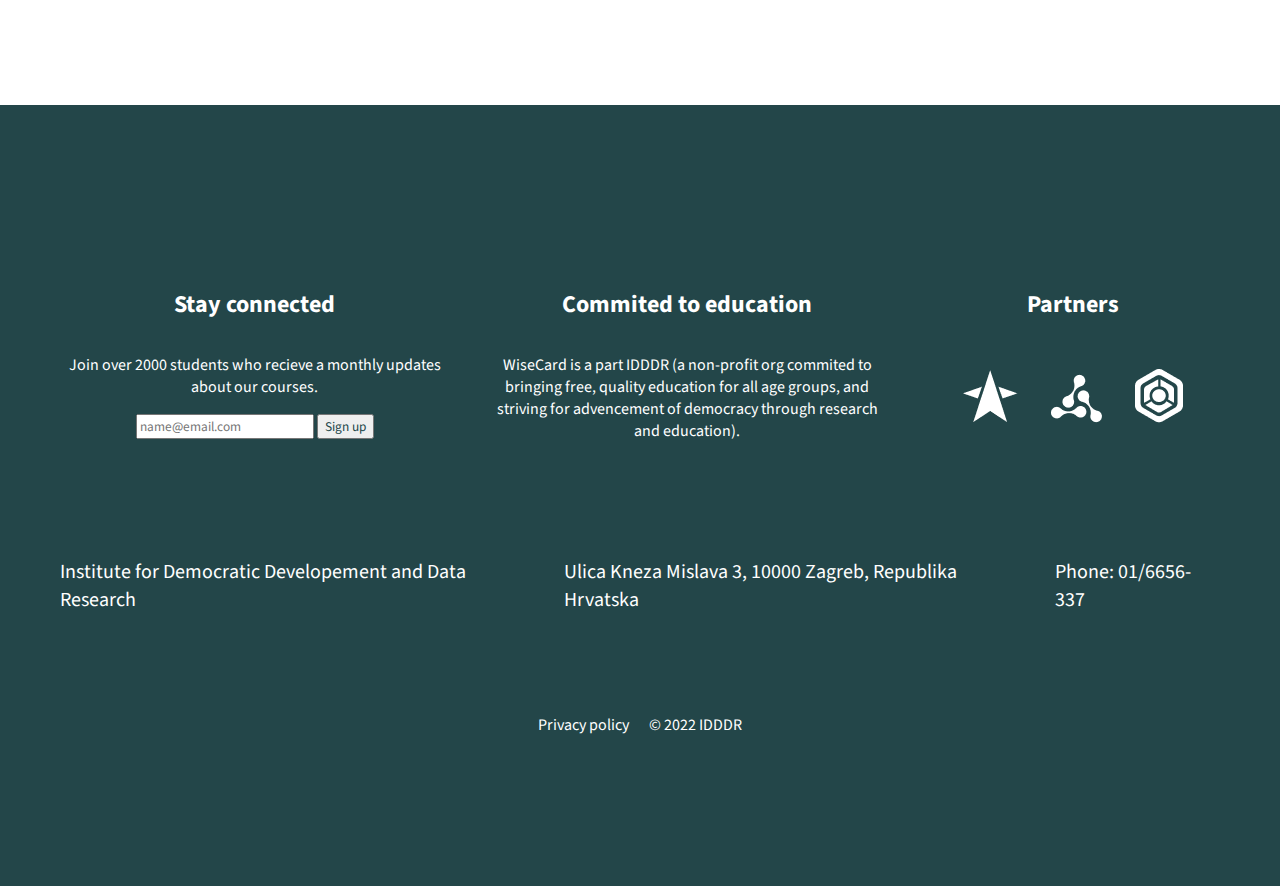
==== commit 7b6e5420: "complete redo of both HTML & CSS" ====
--- a/index.html
+++ b/index.html
@@ -8,154 +8,136 @@
     <link href="https://fonts.googleapis.com/css2?family=Source+Sans+3&display=swap" rel="stylesheet">
 </head>
 <body>
-
     <header>
-        <img src='./Assets/Logo.png' alt='WiseCard logo.' class='header'>
-        <ul class='header'>
-            <li class='active'>Home</li>
-            <li><a href='./courses.html'>Courses</a></li>
-            <li>About</li>
-            <li>Blog</li>
-            <li>For Teachers</li>
-            <li><button type="button" class='login'>Log in</button></li>
-        </ul>
+        <div class='container'>
+            <div class='element'><img src='./Assets/Logo.png' alt='WiseCard logo.'></div>
+            <div class='element'>
+                <ul>
+                    <li class='active'>Home</li>
+                    <li><a href='./courses.html'>Courses</a></li>
+                    <li>About</li>
+                    <li>Blog</li>
+                    <li>For Teachers</li>
+                    <li><button type="button" class='login'>Log in</button></li>
+                </ul>
+            </div>
+        </div>
     </header>
-    <div class='title'>
-        <ul class='div'>
-            <li class='div'>
-                <img src='./Assets/index_top_left.png' alt='Boy studying on his desk.'>
-
-            </li>
-            <li class='div' id='txt'>
-                <h1>Are you ready to </br> learn?</h1>
-                <p>Join the best free platform for learning </br> technical skills.</p>
-                <p class='sub'>Find the best courses for you.</p>
-                <input type='text' placeholder='Search courses' class='search'>
-            </li>
-        </ul>
+    <div class='container' id='top'>
+        <div class='element'>
+            <img src='./Assets/index_top_left.png' alt='Boy studying on his desk.'>
+        </div>
+        <div class='element' id='right'>
+            <h1>Are you ready to learn?</h1>
+            <p>Join the best free platform for learning technical skills.</p>
+            <p class='sub'>Find the best courses for you.</p>
+            <input type='text' placeholder='Search courses¸...'>
+        </div>
     </div>
-    <div class='title2'>
-        <ul>
-            <li>
-                <h2>What makes us special</h2>
-                <p>We designed this special platform </br> to connect instructors eager to teach </br> and students eager to learn into </br> this free platform for all the </br> technical skills curently high in demand </br> in the market.</p>
-                <button type="button" class='learn'>Learn more</button>
-            </li>
-            <li>
-                <img src='./Assets/index_middle_right.png' alt='People in library studying.'>
-            </li>
-        </ul>
+    <div class='container' id='top2'>
+        <div class='element' id='left'>
+            <h2>What makes us special</h2>
+            <p>We designed this special platform to connect instructors eager to teach </br> and students eager to learn into </br> this free platform for all the </br> technical skills curently high in demand </br> in the market.</p>
+            <button type="button" class='learn'>Learn more</button>
+        </div>
+        <div class='element'>
+            <img src='./Assets/index_middle_right.png' alt='People in library studying.'>
+        </div>
     </div>
-    <div ='category'>
-        <h3>Categories</h3>
+    <div class='container' id='coursetitle'>
+        <div class='element'><h3>Categories</h3></div>
+        <div class='element'></div>
     </div>
-    <div class='main'>
-        <div class='carousel'>
+    <div class='container' id='course'>
+        <div class='element' id='courses'>
+            <div class='centered'>Programing</div>
             <img src='./Assets/categories_1_programing.png' alt='PC screen with a written code.' style="width:100%;">
-            <div class='centered'>Programing</div>
         </div>
-        <div class='carousel'>
+        <div class='element' id='courses'>
             <img src='./Assets/categories_2_design.png' alt='Design patterns.' style="width:100%;">
             <div class='centered'>Design</div>
         </div>
-        <div class='carousel'>
+        <div class='element' id='courses'>
             <img src='./Assets/categories_3_business.png' alt='Working desk with laptops and papers and a hand writing something down.' style="width:100%;">
             <div class='centered'>Business</div>
         </div>
-        <div class='carousel'>
+        <div class='element' id='courses'>
             <img src='./Assets/categories_4_AS.png' alt='A screen showing a graph.' style="width:100%;">
             <div class='centered'>Analytics & Statistics</div>
         </div>
-        <div class='carousel'>
+        <div class='element' id='courses'>
             <img src='./Assets/categories_5_CAD.png' alt='A blueprint.' style="width:100%;">
             <div class='centered'>CAD & Technical Drawing</div>
         </div>
     </div>
-    <table class='coursetable'>
-        <tr class='courses'>
-            <td class='course'>
-                <h3 class='more'>Courses</h3>
-            </td>
-            <td class='Cbutton'>
-                <button type="button" class='all'>All courses</button>
-            </td>
-        </tr>
-    </table>
-    <div class='main'>
-        <div class='carousel'>
+    <div class='container' id='coursetitle'>
+        <div class='element'><h3>Courses</h3></div>
+        <div class='element'>
+             <button type="button">All courses</button>
+        </div>
+    </div>
+    <div class='container' id='course'>
+        <div class='element' id='courses'>
             <img src='./Assets/courses_1_Python_intro.png' alt='Python on a post-it not.' style="width:100%;">
             <div class='centered'>Python intro course </br>Instructor: John Doe  |  Enroled students: 45</div>
         </div>
-        <div class='carousel'>
+        <div class='element' id='courses'>
             <img src='./Assets/courses_2_frontend.png' alt='A smartphone.' style="width:100%;">
             <div class='centered'>Front-end basics </br>Instructor: Jenna Dow  |  Enroled students: 32</div>
         </div>
-        <div class='carousel'>
+        <div class='element' id='courses'>
             <img src='./Assets/courses_3_basicdesign.png' alt='Design definitio.' style="width:100%;">
             <div class='centered'>Basic design principles</br>Instructor: Jamie Daw  |  Enroled students: 35</div>
         </div>
-        <div class='carousel'>
+        <div class='element' id='courses'>
             <img src='./Assets/courses_4_excel.png' alt='Excel charts and graphs.' style="width:100%;">
             <div class='centered'>Excel Power course</br>Instructor: Jamie Dorie  |  Enroled students: 10</div>
         </div>
-        <div class='carousel'>
+        <div class='element' id='courses'>
             <img src='./Assets/courses_5_stat101.png' alt='Blackboard.' style="width:100%;">
             <div class='centered'>Intro into statistics</br>Instructor: Jinna Dowie  |  Enroled students: 40</div>
         </div>
-        <div class='carousel'>
+        <div class='element' id='courses'>
             <img src='./Assets/courses_6_CSS_Animation.png' alt='CSS books.' style="width:100%;">
             <div class='centered'>CSS Animation</br>Instructor: Julia Dame  |  Enroled students: 5</div>
         </div>
     </div>
-    <div class='socialB'>
-        <div class='social'>
-            <p id='bold'>Follow us on social media</p>
+    <div class='social'>Follow us on social media</div>
+    <div class='container' id='social'>
+        <img src='./Assets/Facebook.png' alt='Facebook logo.'>
+        <img src='./Assets/Instagram.png' alt='Instagram logo.'>
+        <img src='./Assets/LinkedIn.png' alt='LinkedIn logo.'>
+        <img src='./Assets/Twitter.png' alt='Twitter logo.'>
+        <img src='./Assets/TikTok.png' alt='TikTok logo.'>
+    </div>
+    <footer>
+        <div class='container'>
+            <div class='element' id='footerinfo'>
+                <h4>Stay connected</h4>
+                <p class='footer2'>Join over 2000 students who recieve a monthly updates about our courses.</p>
+                <input type='text' placeholder='name@email.com' class='cataloginput'>
+                <button type="button" class='catalogbutton'>Sign up</button>
+            </div>
+            <div class='element' id='footerinfo'>
+                <h4>Commited to education</h4>
+                <p class='footer2'>WiseCard is a part IDDDR (a non-profit org commited to bringing free, quality education for all age groups, and striving for advencement of democracy through research and education).</p>
+            </div>
+            <div class='element' id='footerinfo'>
+                <h4>Partners</h4>
+                <img src='./Assets/partner_1.png' alt='A star shaped logo.' class='partneri'>
+                <img src='./Assets/partner_2.png' alt='A triangle shaped logo.' class='partneri'>
+                <img src='./Assets/partner_3.png' alt='A hexagon shaped logo.' class='partneri'>
+            </div>
         </div>
-        <div class='social'>
-            <img src='./Assets/Facebook.png' alt='Facebook logo.'>
-            <img src='./Assets/Instagram.png' alt='Instagram logo.'>
-            <img src='./Assets/LinkedIn.png' alt='LinkedIn logo.'>
-            <img src='./Assets/Twitter.png' alt='Twitter logo.'>
-            <img src='./Assets/TikTok.png' alt='TikTok logo.'>
+        <div class='container' id='footer'>
+            <div class='element' id='info'>Institute for Democratic Developement and Data Research</div>
+            <div class='element' id='info'>Ulica Kneza Mislava 3, 10000 Zagreb, Republika Hrvatska</div>
+            <div class='element' id='info'>Phone: 01/6656-337</div>
         </div>
-    </div>
-    <div class='footerclean'>
-        <footer>
-            <table>
-                <tr>
-                    <td class='one'>
-                        <h4>Stay connected</h4>
-                        <p class='footer2'>Join over 2000 students who recieve a monthly updates about our courses.</p>
-                        <input type='text' placeholder='name@email.com' class='cataloginput'>
-                        <button type="button" class='catalogbutton'>Sign up</button>
-                    </td>
-                    <td class='two'>
-                        <h4>Commited to education</h4>
-                        <p class='footer2'>WiseCard is a part IDDDR (a non-profit org commited to bringing free, quality education for all age groups, and striving for advencement of democracy through research and education).</p>
-                    </td>
-                    <td class='three'>
-                        <h4>Partners</h4>
-                        <img src='./Assets/partner_1.png' alt='A star shaped logo.' class='partneri'>
-                        <img src='./Assets/partner_2.png' alt='A triangle shaped logo.' class='partneri'>
-                        <img src='./Assets/partner_3.png' alt='A hexagon shaped logo.' class='partneri'>
-                    </td>
-                </tr>
-            </table>
-            <table>
-                <tr>
-                    <td class='adress' id='bold'>Institute for Democratic Developement and Data Research</td>
-                    <td class='adress'>Ulica Kneza Mislava 3, 10000 Zagreb, Republika Hrvatska</td>
-                    <td class='adress'>Phone: 01/6656-337</td>
-                </tr>
-            </table>
-            <table>
-                <tr>
-                    <td class='faq'>Privacy policy<p>
-                    <td class='faq'>© 2022 IDDDR</p>
-                </tr>
-            </table>
-        </footer>
-    </div>
+        <div class='container' id='footer'>
+            <div class='element' id='faq'>Privacy policy</div>
+            <div class='element' id='faq'>© 2022 IDDDR</div>
+        </div>
+    </footer>
 </body>
 </html>
-
--- a/style.css
+++ b/style.css
@@ -1,78 +1,47 @@
-*{
-    list-style: none;
-    font-family: 'Source Sans 3', sans-serif;
+* {
+    font-family:'Source Sans 3';
     color: #234649;
 }
 
 body {
-    background-color: #FFF;
-    margin: 0 auto;
+    margin: 0px;
+}
+
+div.container {
+    display: flex;
+    justify-content: space-between;
 }
 
 header {
-    background-color: #FFF;
-    position: fixed;
-    width: 100%;
-    z-index: 10;
-    padding: 15px 50px;
-    box-shadow: 0px 1px 10px #00000040;
-    display: grid;
-    grid-auto-flow: column;
-    justify-content: space-between;
+    padding: 30px 50px;
+    box-shadow: 1px 1px 4px 1px #00000040;
 }
 
-ul .header {
-    text-align: center;
-    display: grid;
-    grid-auto-flow: column;
-    justify-content: right;
-    justify-content: space-evenly;
+ul {
+    display: flex;
+    justify-content: flex-end;
+    list-style: none;
 }
 
 li {
-    color: #234649;
+    margin: 0px 10px;
     font-size: 20px;
-    font-weight: normal;
-    display: inline-block;
-    padding: 0px 15px;
 }
 
 .active {
     font-weight: bold;
 }
 
-header img {
-    padding: 10px;
-    display: grid;
-    grid-auto-flow: column;
-    justify-content: left;
+h3 {
+    font-size: 36;
 }
 
-.header {
-    display: inline-block;
+#top {
+    margin: 100px 40px 0px 40px;
 }
 
-.login{
-    width: 116px;
-    height: 45px;
-    margin-right: 100px;
-    color: #FFF;
-    background-color: #E55F14;
-    border: 0px;
-    font-size: 20px;
-}
-
-.title {
-    padding: 195px 50px 300px;
-}
-
-ul .div {
-    display: inline-block;
-    vertical-align: top;
-}
-
-#txt {
-    float: right;
+#top2 {
+    margin: 200px 40px 0px 40px;
 }
 
 h1 {
@@ -88,195 +57,101 @@
     font-size: 24px;
 }
 
-.search {
-    width: 530px;
-    height: 85px;
-    color: #000;
-    background-color: #E55F14;
-    border: 0px;
-    border-color: #E55F14;
-    font-family: 'Source Sans 3';
-    font-size: 36;
+h2 {
+    font-size: 48px;
 }
 
-input:focus {
-    border-color: #E55F14;
+#right {
+    text-align: right;
+    padding-left: 100px;
 }
 
-::placeholder {
-  color: #FFF;
-  font-family: 'Source Sans 3';
-  font-size: 36;
-  text-align: center;
+#left {
+    text-align: left;
+    padding-right: 100px;
 }
 
-.title2 {
-    padding-bottom: 95px;
+#course {
+    overflow-x: auto;
+    margin-left: 40px;
 }
 
-.title2 img {
-    float: right;
+#courses {
+    margin: 15px;
+    min-width: 250px;
+    position: relative;
+    text-align: center;
+    color: white;
+}
+.social {
+    display: flex;
+    justify-content: center;
+    margin-top: 200px;
 }
 
-.learn {
-    width: 290px;
-    height: 80px;
-    color: #FFF;
-    background-color: #E55F14;
-    border: 0px;
-    font-size: 24px;
+#social {
+    justify-content: center;
+        margin-top: 20px;
 }
 
-h3 {
-    font-size: 36;
-    margin-left: 100px;
-    margin-bottom: 50px;
+#footerinfo {
+    max-width: 33%;
+    min-width: 25%;
+    text-align: center;
 }
 
-.carousel {
-    max-width: 390px;
-    display: inline-block;
-    position: relative;
-    text-align: center;
-    color: #FFF;
-    font-weight: 600;
+#footer {
+    justify-content: center;
+    margin: 100px 0px;
+}
+
+#coursetitle {
+    margin: 200px 50px 50px 50px;
+}
+
+.element {
     margin: 0px 10px;
 }
 
-.centered {
-    position: absolute;
-    top: 75%;
-    text-align: center;
-    color: #FFF;
-    width: 100%;
-}
-
-.main {
-    display: inline-block;
-    white-space: nowrap;
-    overflow: scroll;
-    margin-left: 50px;
-}
-
-.coursetable {
-    width: 100%;
-}
-.courses {
-    width: 100%;
-}
-
-.course {
-    text-align: left;
-}
-
-.Cbutton {
-    text-align: right;
-}
-
-.all {
-    font-family: 'Source Sans 3';
-    width: 290;
-    height: 80;
-    background-color: #E55F14;
-    color: #FFF;
-    border: 0px;
-    font-size: 24;
-    margin-right: 50px;
-}
-
-.social {
-    display: grid;
-    grid-auto-flow: column;
-    justify-content: center;
-}
-
-#bold {
-    font-weight: bold;
-}
-
-.socialB {
-    margin: 100px 0px;
-}
-
 footer {
+    margin-top: 200px;
     background-color: #234649;
+    padding: 150px 50px 50px 50px;
 }
 
 h4 {
     color: #FFF;
     font-size: 24px;
-}
-
-.footer {
-    margin: 50px 25px;
-
-}
-
-.constrain {
-    width: 30%;
-    float:left;
-    margin: 0px 20px;
-    text-align: center;
+    font-weight: bold;
 }
 
 .footer2 {
     color: #FFF;
-    font-size: 20px;
-    margin: 50px;
-}
-
-.cataloginput {
-    width: 250px;
-    height: 50px;
-    background-color: #E55F14;
-}
-
-.catalogbutton {
-    width: 100px;
-    height: 54px;
-    background-color: #FFF;
-    color: #234649;
-    border: 0;
-    font-family: 'Source Sans 3';
     font-size: 16px;
 }
 
-.adress {
+#info {
     color: #FFF;
     font-size: 20px;
-    padding: 5px;
 }
 
-.faq {
-    text-align: center;
+#faq {
     color: #FFF;
-    padding: 5px;
-}
-
-.one {
-    width: 33%;
-    text-align: center;
-}
-
-.two {
-    width: 33%;
-    text-align: center;
-}
-
-.three {
-    width: 33%;
-    text-align: center;
-}
-
-table {
-    margin-left: auto;
-    margin-right: auto;
-    margin-top: 50px;
-    margin-bottom: 50px;
+    font-size: 16PX;
 }
 
 .partneri {
-    padding: 15px;
+    margin: 15px;
+}
+
+.centered {
+  position: absolute;
+  top: 75%;
+  left: 50%;
+  transform: translate(-50%, -50%);
+  color: #FFF;
+  font-size: 16px;
+  padding-bottom: 10px;
 }
 
 a {
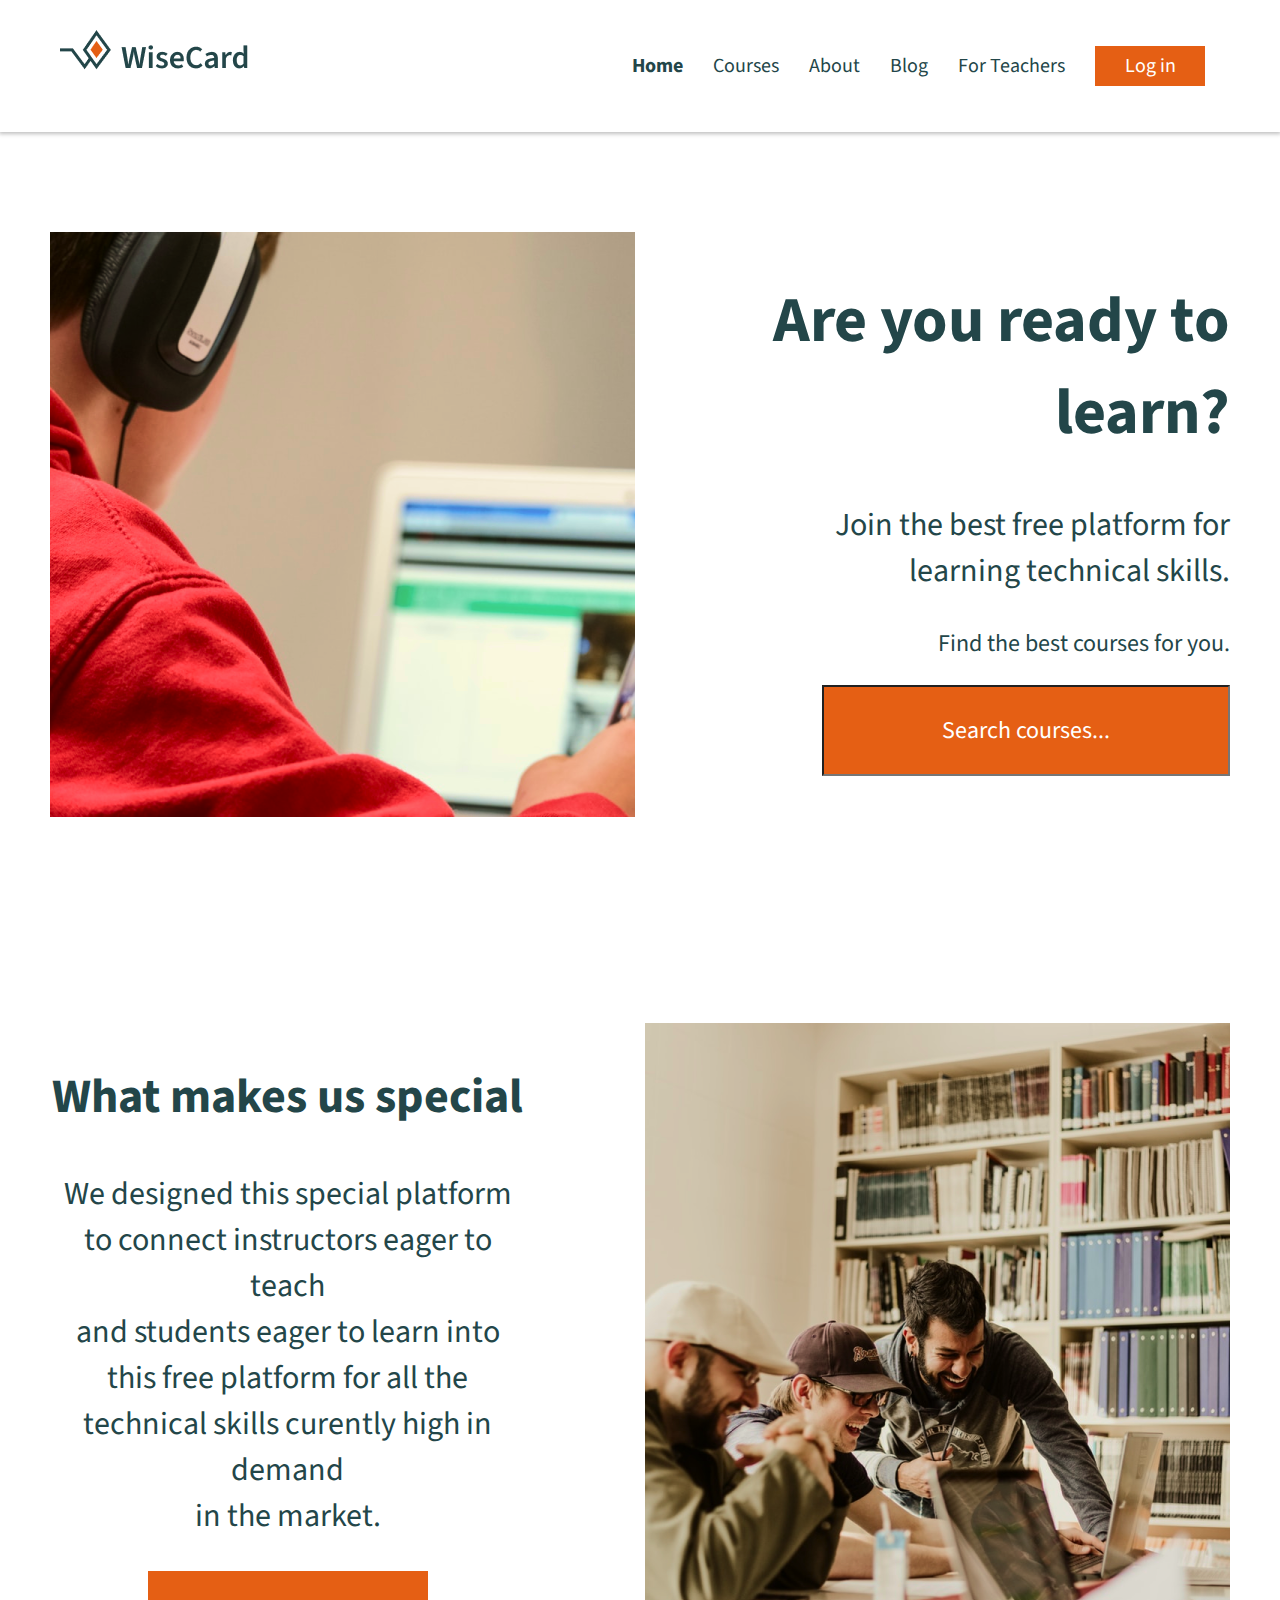
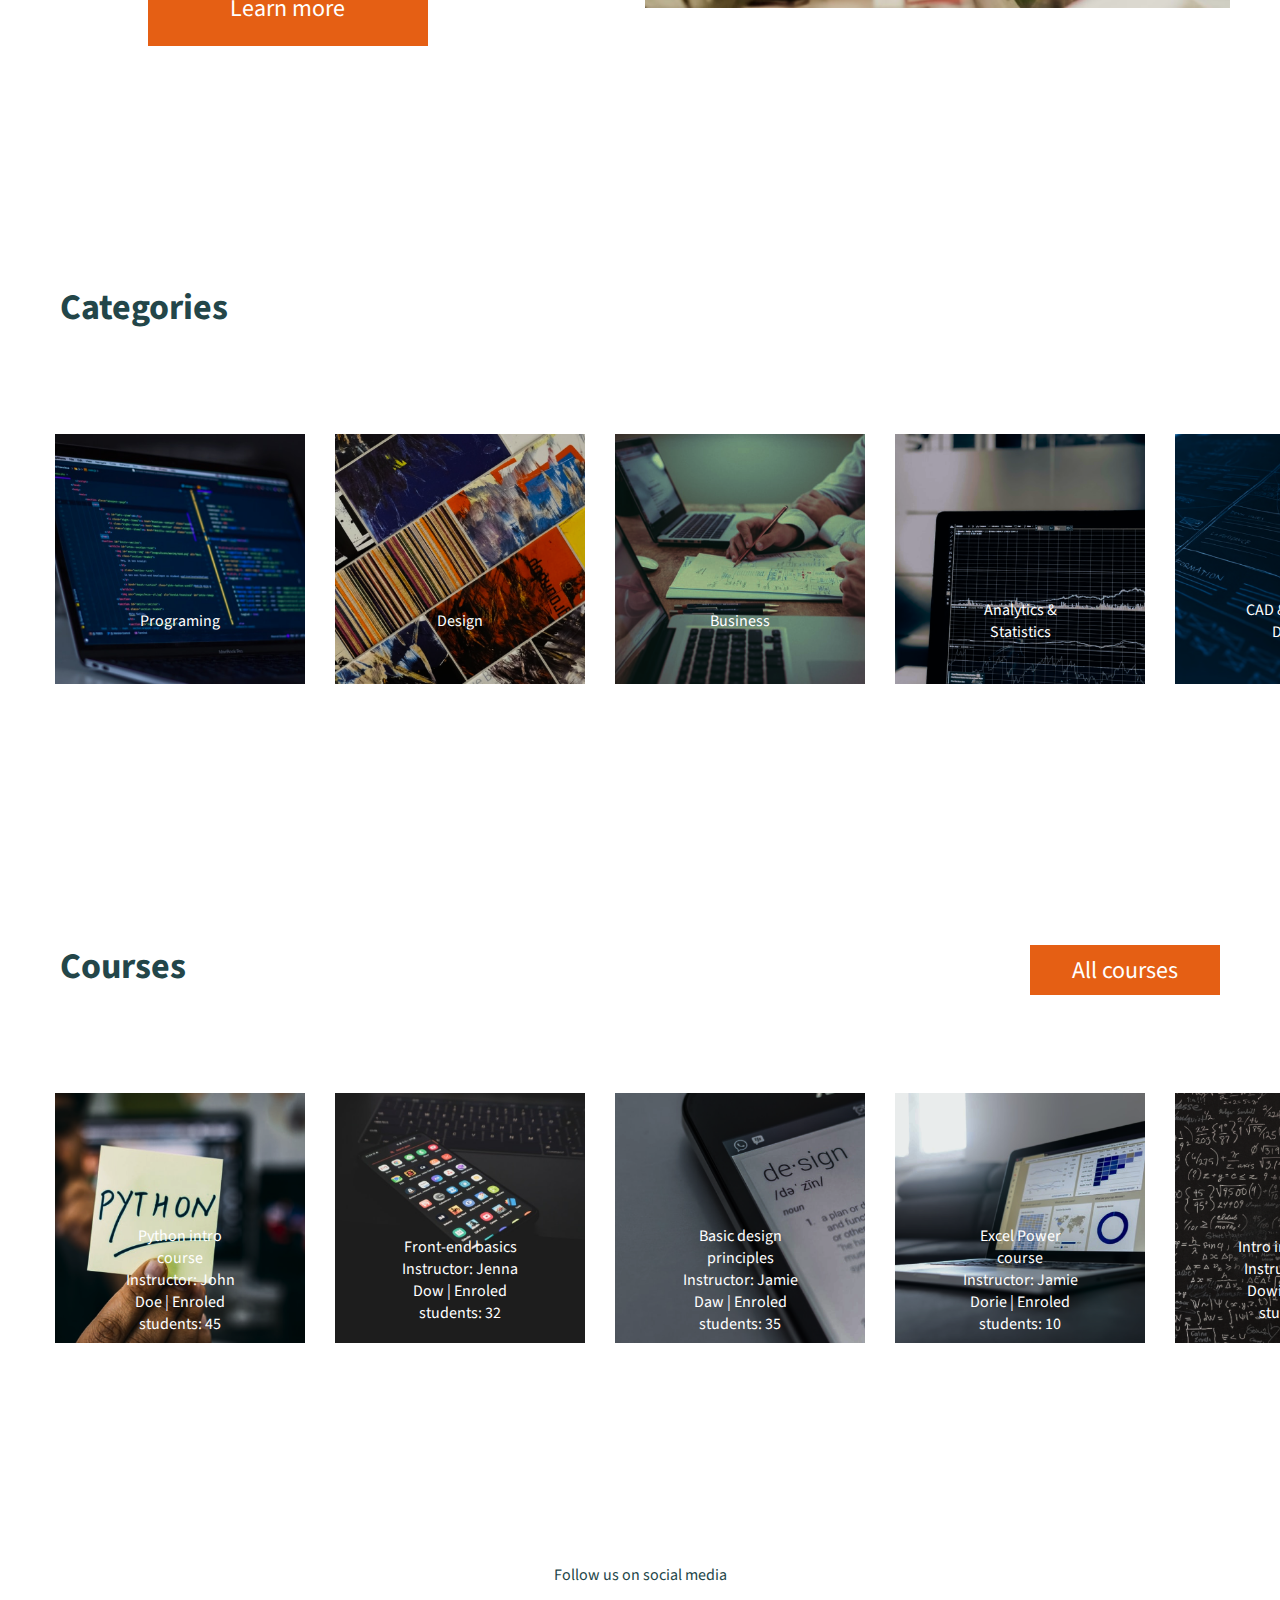
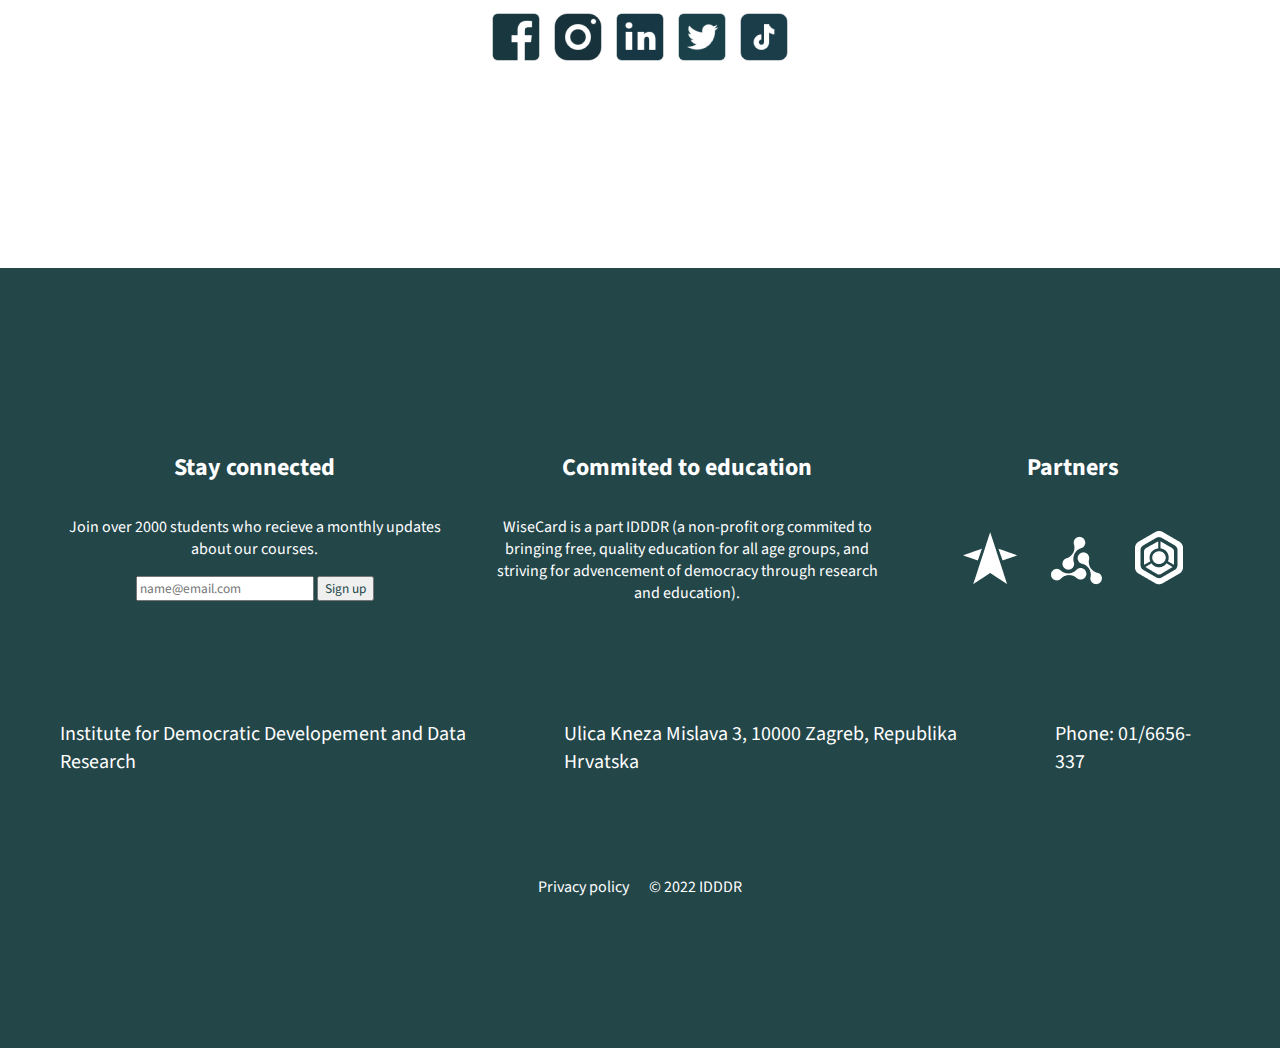
==== commit 6d458421: "complete redo of both HTML & CSS" ====
--- a/index.html
+++ b/index.html
@@ -9,7 +9,7 @@
 </head>
 <body>
     <header>
-        <div class='container'>
+        <div class='container' id='header'>
             <div class='element'><img src='./Assets/Logo.png' alt='WiseCard logo.'></div>
             <div class='element'>
                 <ul>
@@ -31,7 +31,7 @@
             <h1>Are you ready to learn?</h1>
             <p>Join the best free platform for learning technical skills.</p>
             <p class='sub'>Find the best courses for you.</p>
-            <input type='text' placeholder='Search courses¸...'>
+            <input type='text' placeholder='Search courses...' class='search'>
         </div>
     </div>
     <div class='container' id='top2'>
@@ -73,7 +73,7 @@
     <div class='container' id='coursetitle'>
         <div class='element'><h3>Courses</h3></div>
         <div class='element'>
-             <button type="button">All courses</button>
+             <button type="button" class='all'>All courses</button>
         </div>
     </div>
     <div class='container' id='course'>
--- a/style.css
+++ b/style.css
@@ -14,17 +14,19 @@
 
 header {
     padding: 30px 50px;
-    box-shadow: 1px 1px 4px 1px #00000040;
+    box-shadow: 0px 1px 4px 1px #00000040;
+    background-color: #FFF;
 }
 
 ul {
     display: flex;
     justify-content: flex-end;
     list-style: none;
+    align-items: baseline;
 }
 
 li {
-    margin: 0px 10px;
+    margin: 0px 15px;
     font-size: 20px;
 }
 
@@ -32,8 +34,38 @@
     font-weight: bold;
 }
 
+button.login {
+    width: 110px;
+    height: 40px;
+    background-color: #E55F14;
+    color: #FFF;
+    font-family: 'Source Sans 3';
+    font-size: 20px;
+    border: 0;
+}
+
+button.learn {
+    width: 280px;
+    height: 75px;
+    background-color: #E55F14;
+    color: #FFF;
+    font-family: 'Source Sans 3';
+    font-size: 24px;
+    border: 0;
+}
+
+button.all {
+    width: 190px;
+    height: 50px;
+    background-color: #E55F14;
+    color: #FFF;
+    font-family: 'Source Sans 3';
+    font-size: 24px;
+    border: 0;
+}
+
 h3 {
-    font-size: 36;
+    font-size: 36px;
 }
 
 #top {
@@ -66,8 +98,25 @@
     padding-left: 100px;
 }
 
+input.search {
+    background-color: #E55F14;
+    color: #FFF;
+    text-align: center;
+    font-family: 'Source Sans 3';
+    font-size: 24px;
+    width: 400px;
+    height: 85px;
+}
+
+input.search::placeholder {
+    color: #FFF;
+    text-align: center;
+    font-family: 'Source Sans 3';
+    font-size: 24px;
+}
+
 #left {
-    text-align: left;
+    text-align: center;
     padding-right: 100px;
 }
 
@@ -107,6 +156,7 @@
 
 #coursetitle {
     margin: 200px 50px 50px 50px;
+    align-items: baseline;
 }
 
 .element {
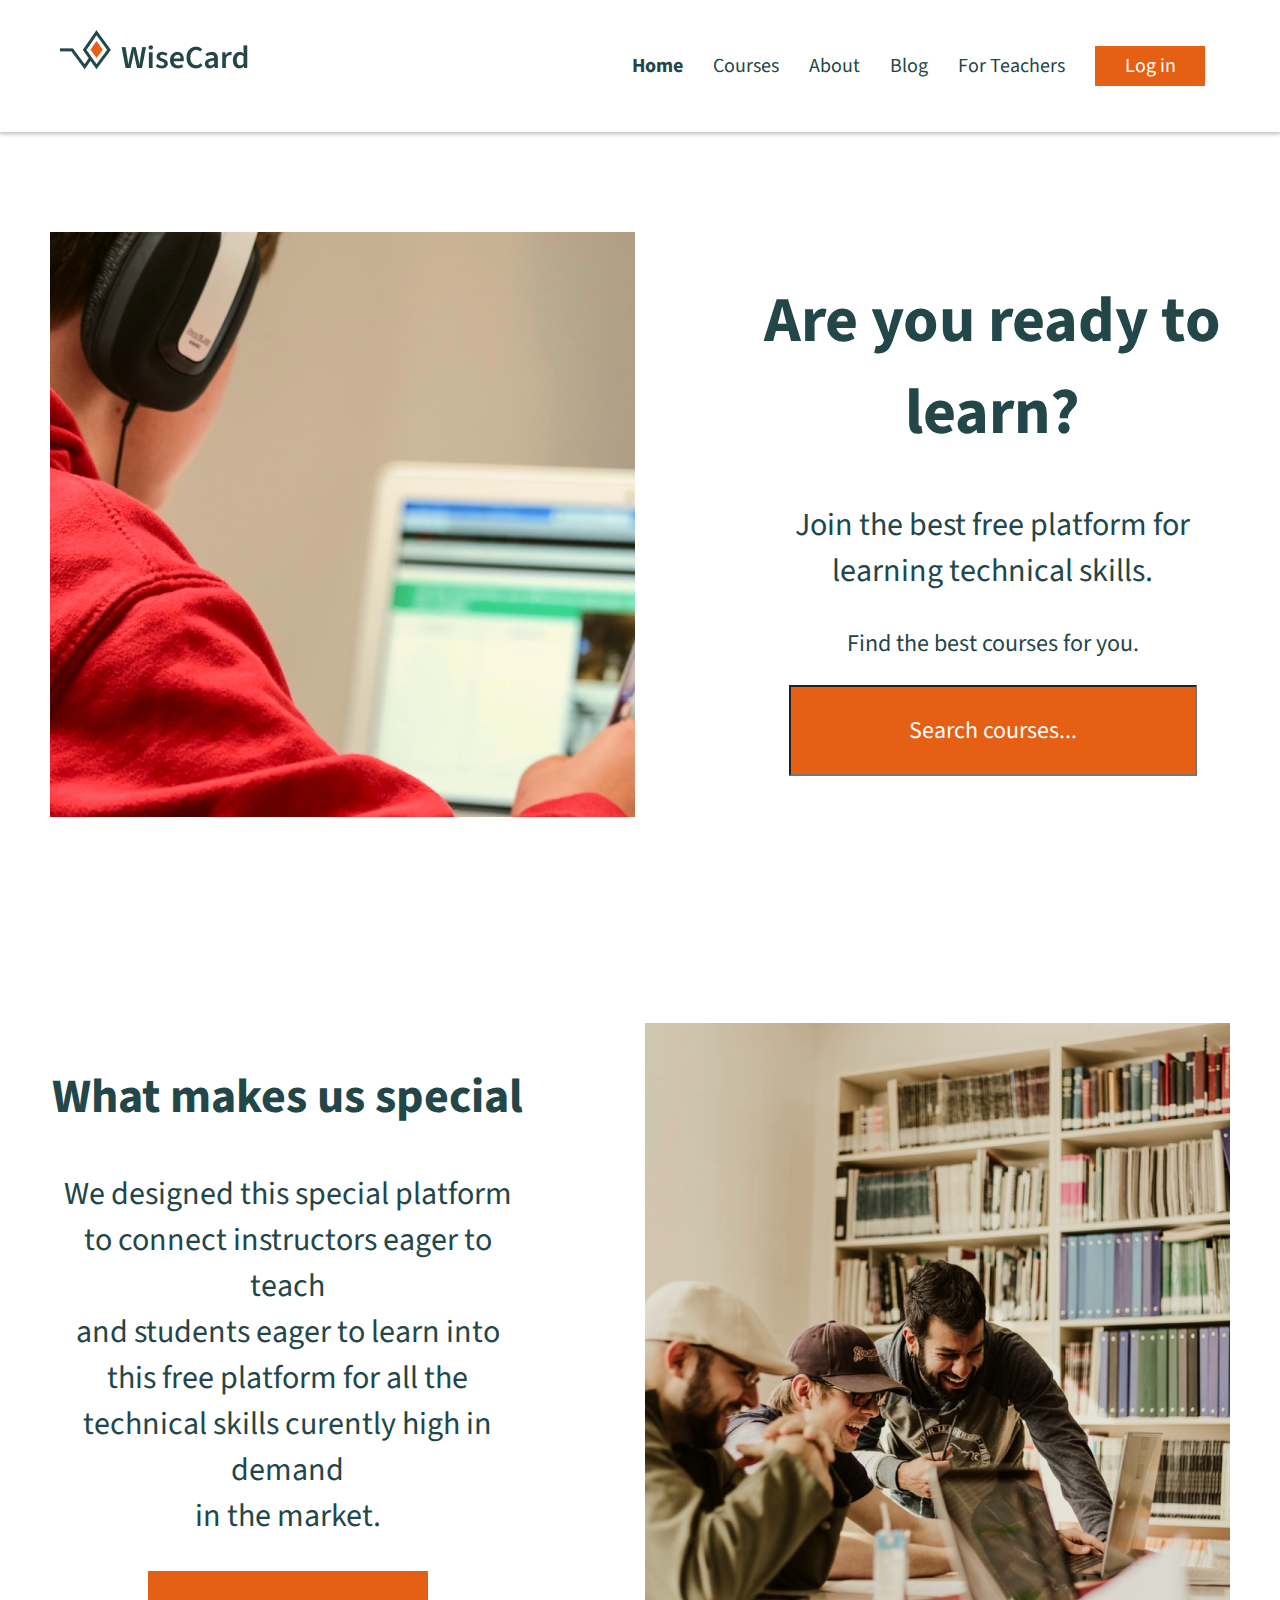
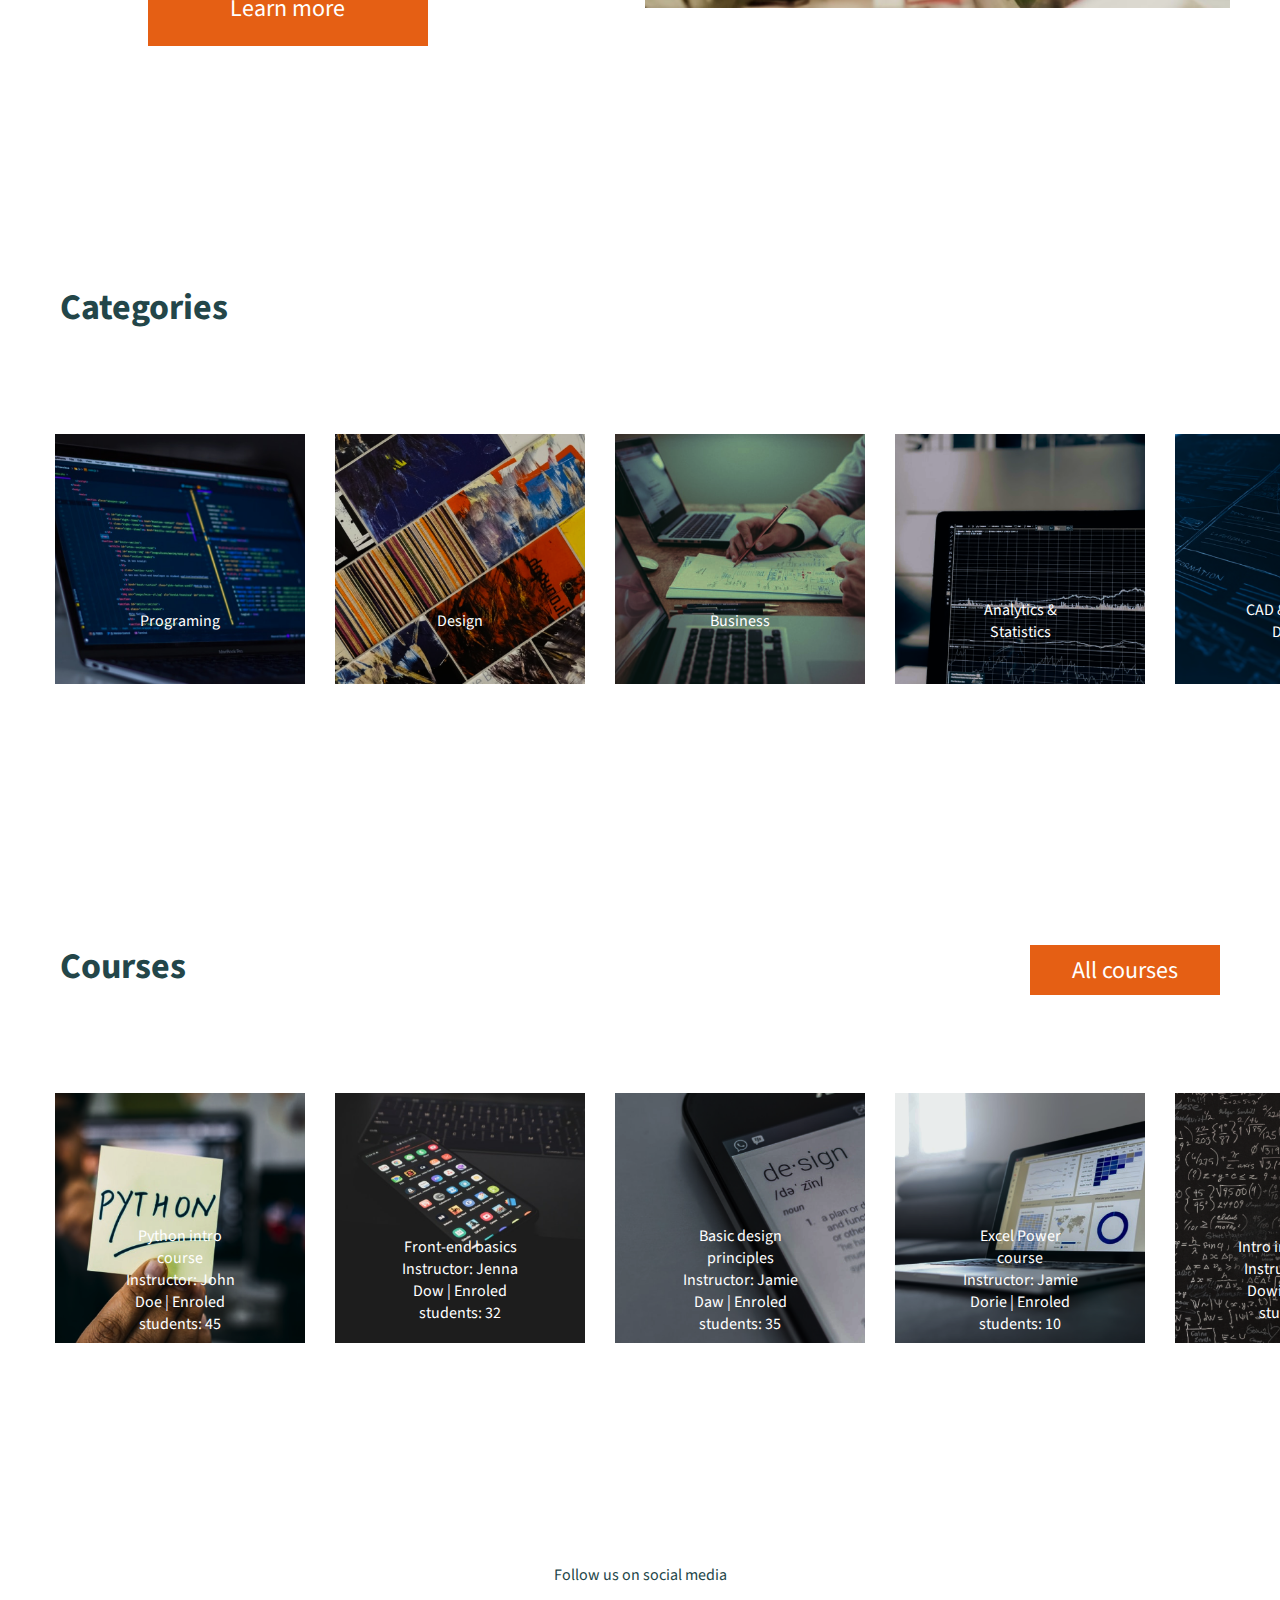
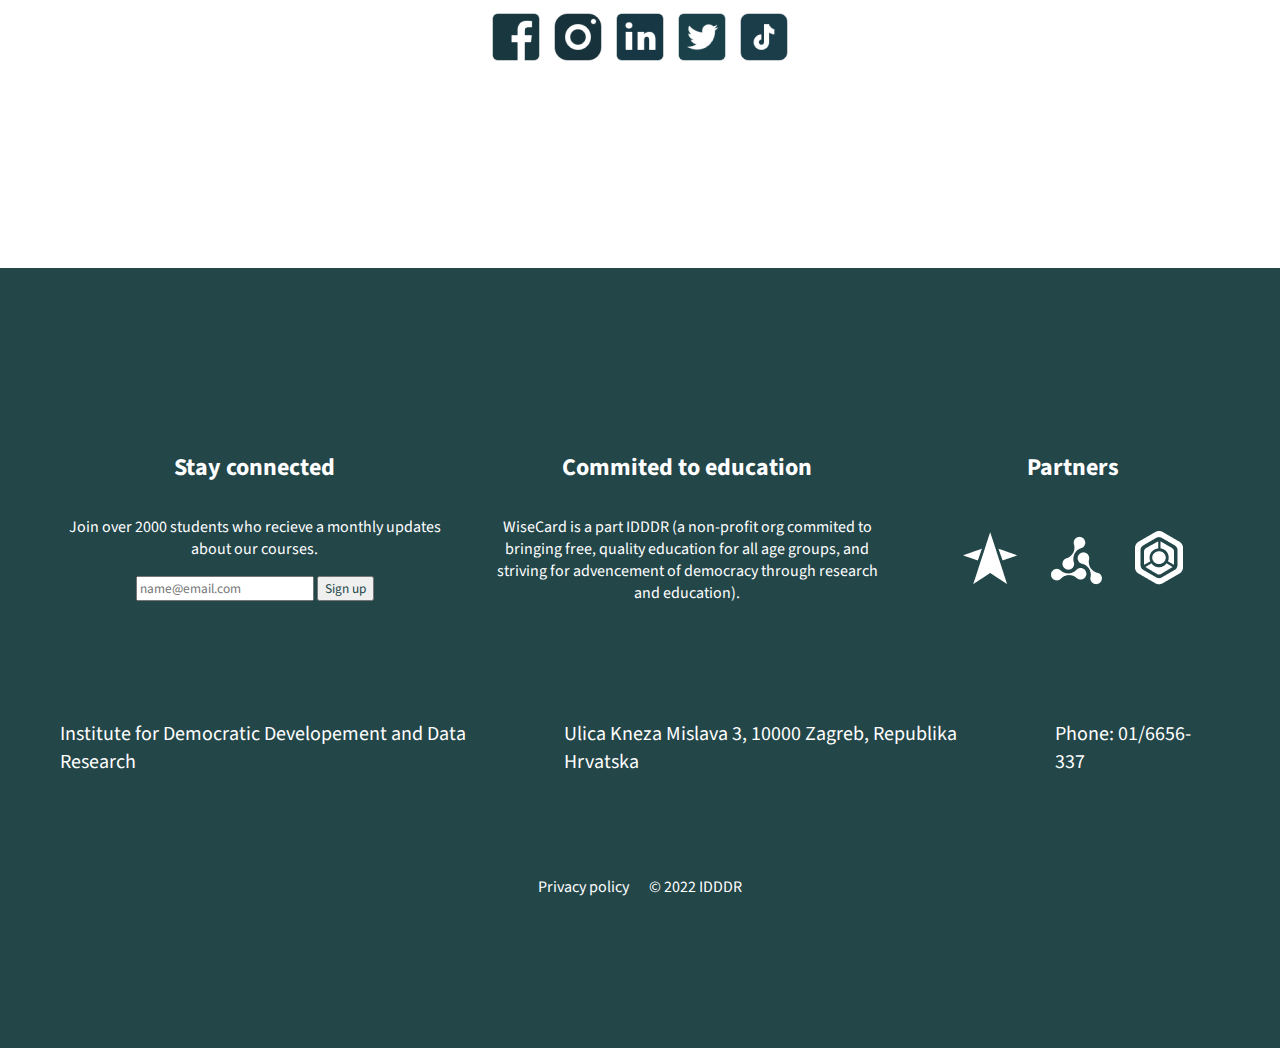
==== commit ef375fca: "complete redo of both HTML & CSS" ====
--- a/index.html
+++ b/index.html
@@ -6,6 +6,7 @@
     <link rel="preconnect" href="https://fonts.googleapis.com">
     <link rel="preconnect" href="https://fonts.gstatic.com" crossorigin>
     <link href="https://fonts.googleapis.com/css2?family=Source+Sans+3&display=swap" rel="stylesheet">
+    <meta name="viewport" content="width=device-width, initial-scale=1.0">
 </head>
 <body>
     <header>
@@ -14,7 +15,7 @@
             <div class='element'>
                 <ul>
                     <li class='active'>Home</li>
-                    <li><a href='./courses.html'>Courses</a></li>
+                    <li>Courses</li>
                     <li>About</li>
                     <li>Blog</li>
                     <li>For Teachers</li>
--- a/style.css
+++ b/style.css
@@ -94,7 +94,7 @@
 }
 
 #right {
-    text-align: right;
+    text-align: center;
     padding-left: 100px;
 }
 
